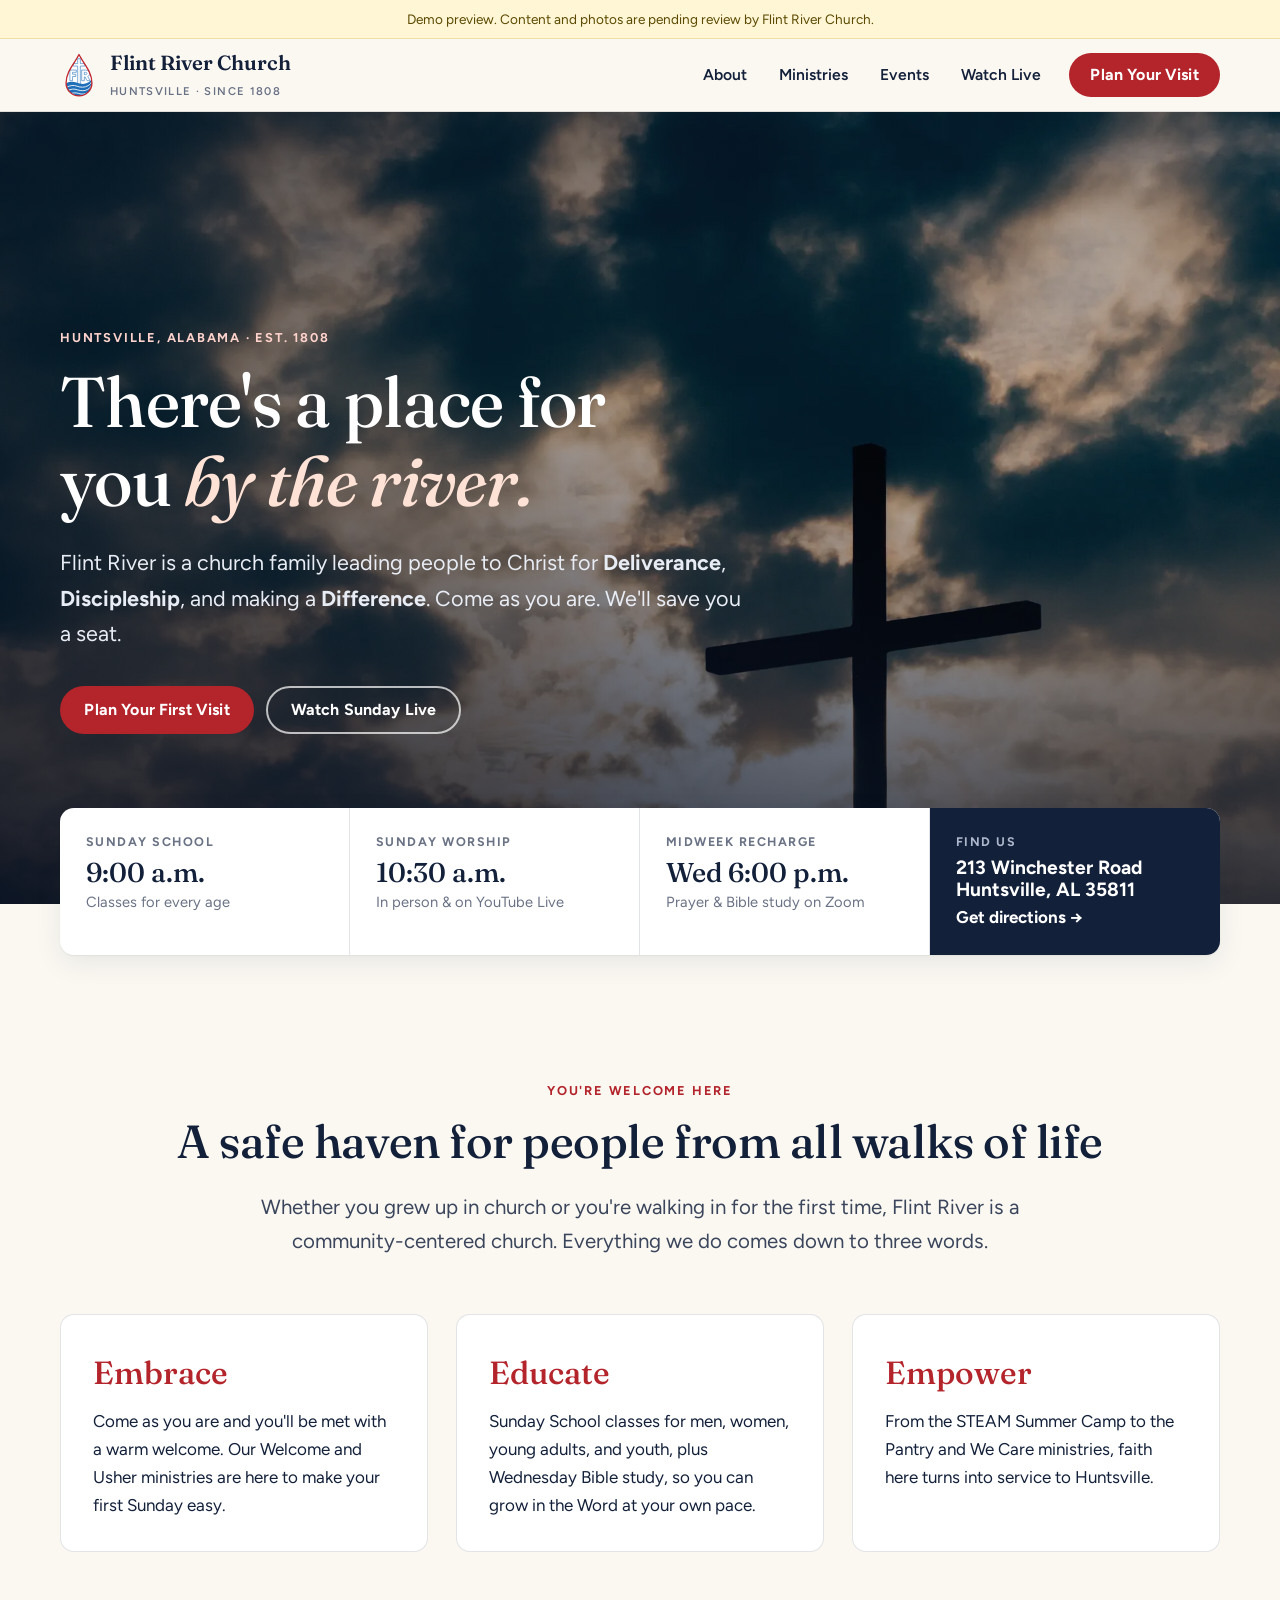
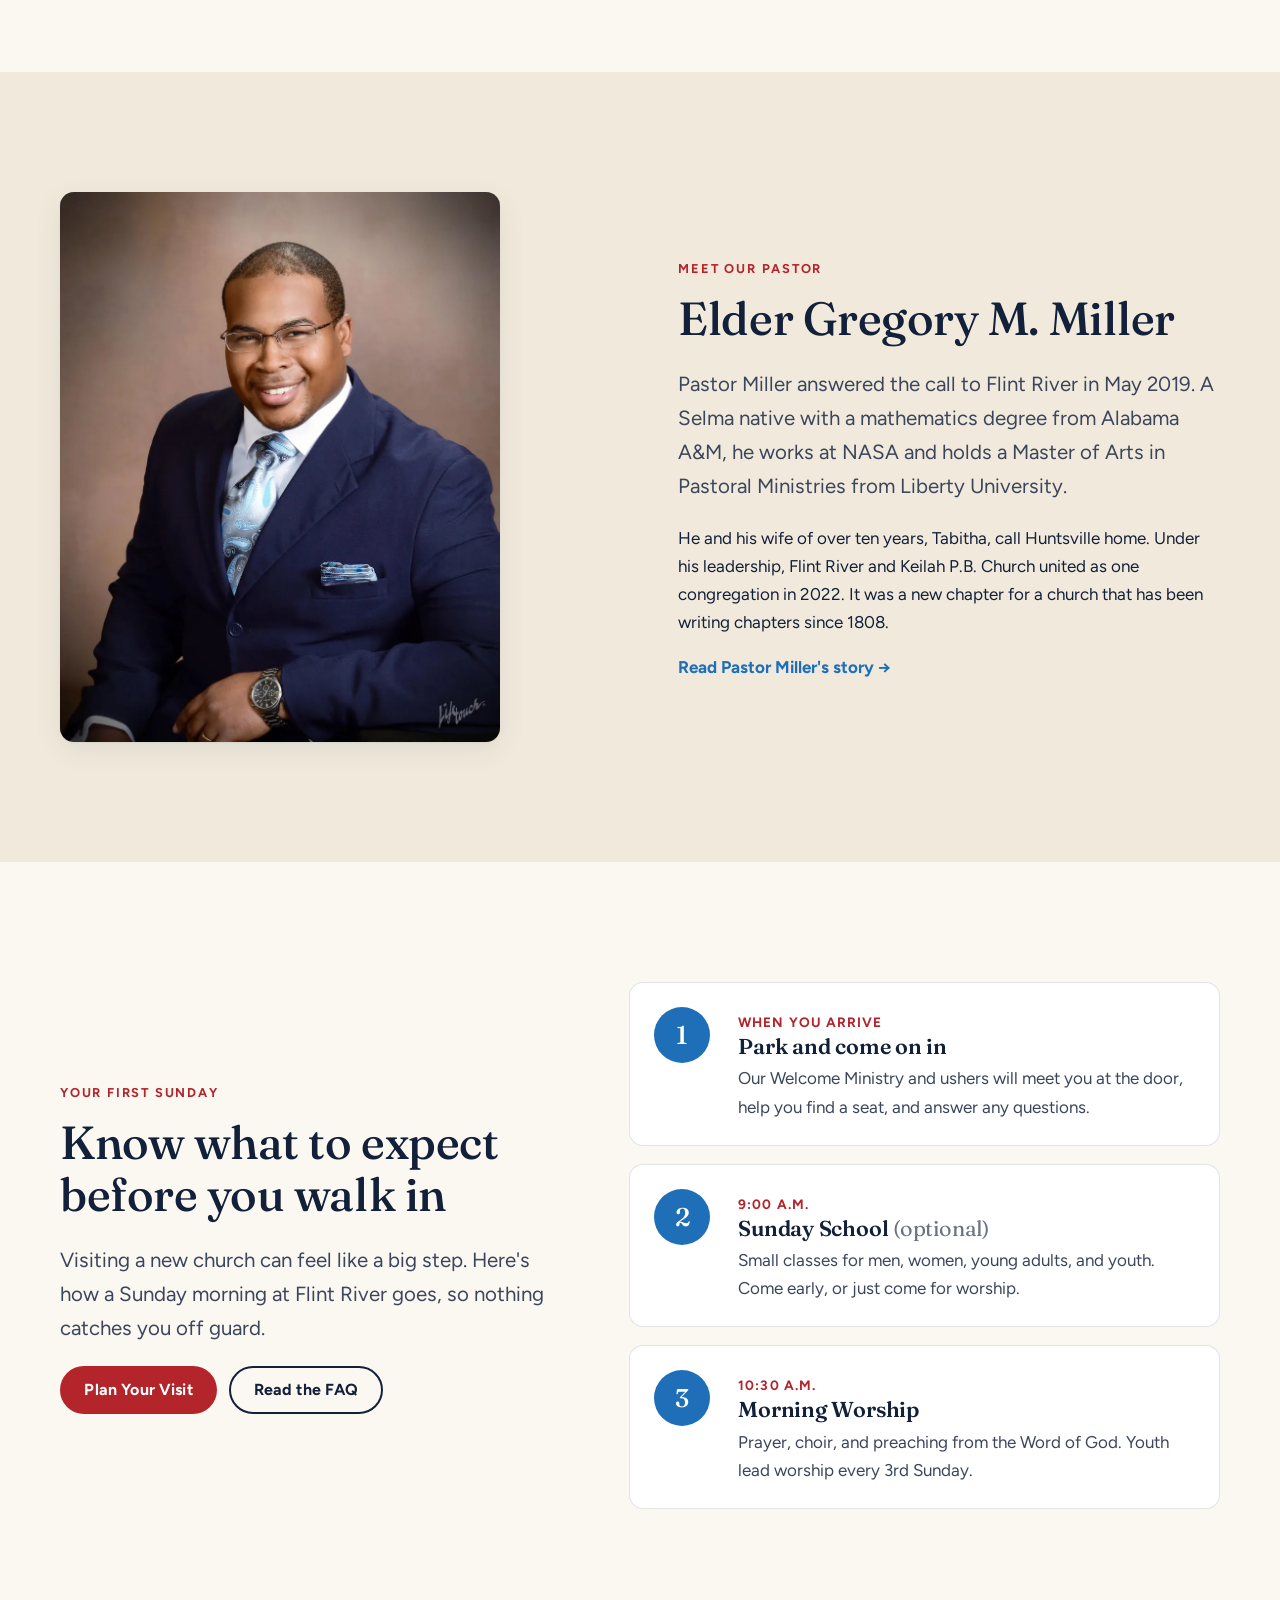
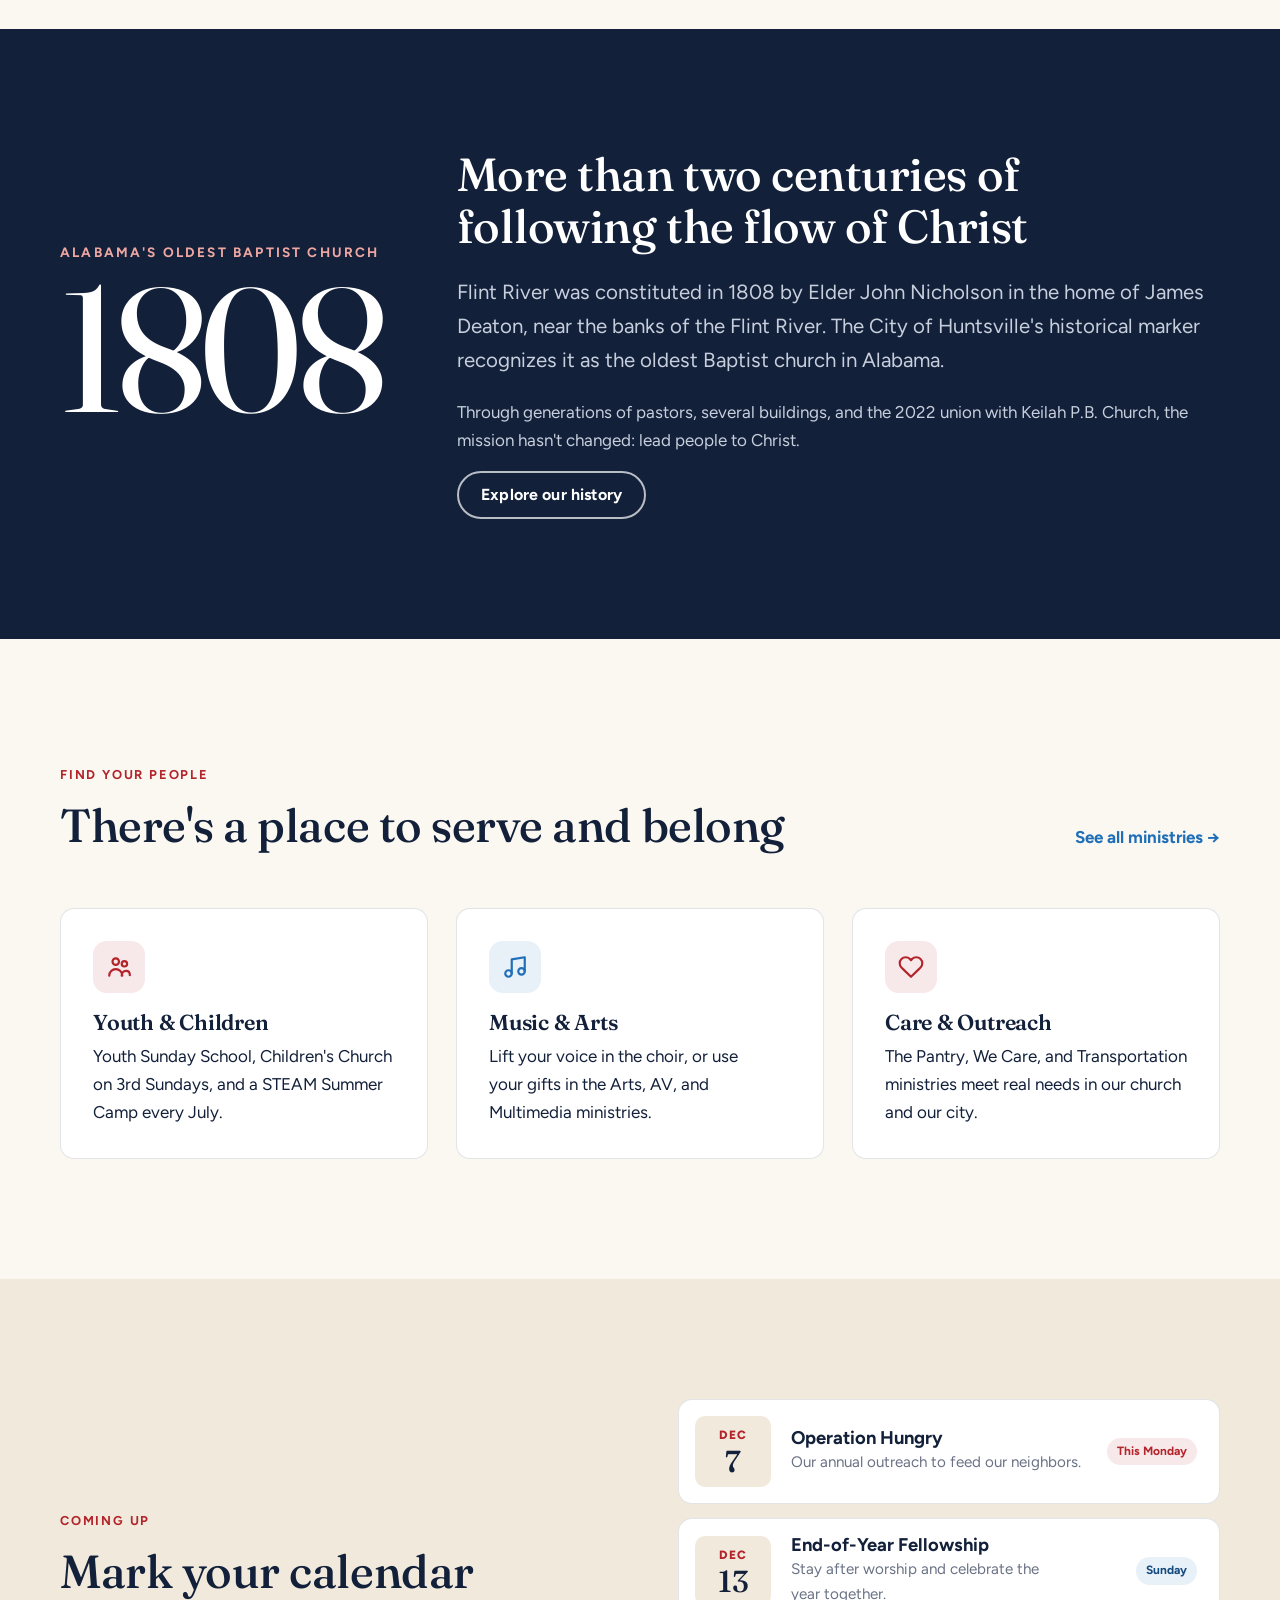
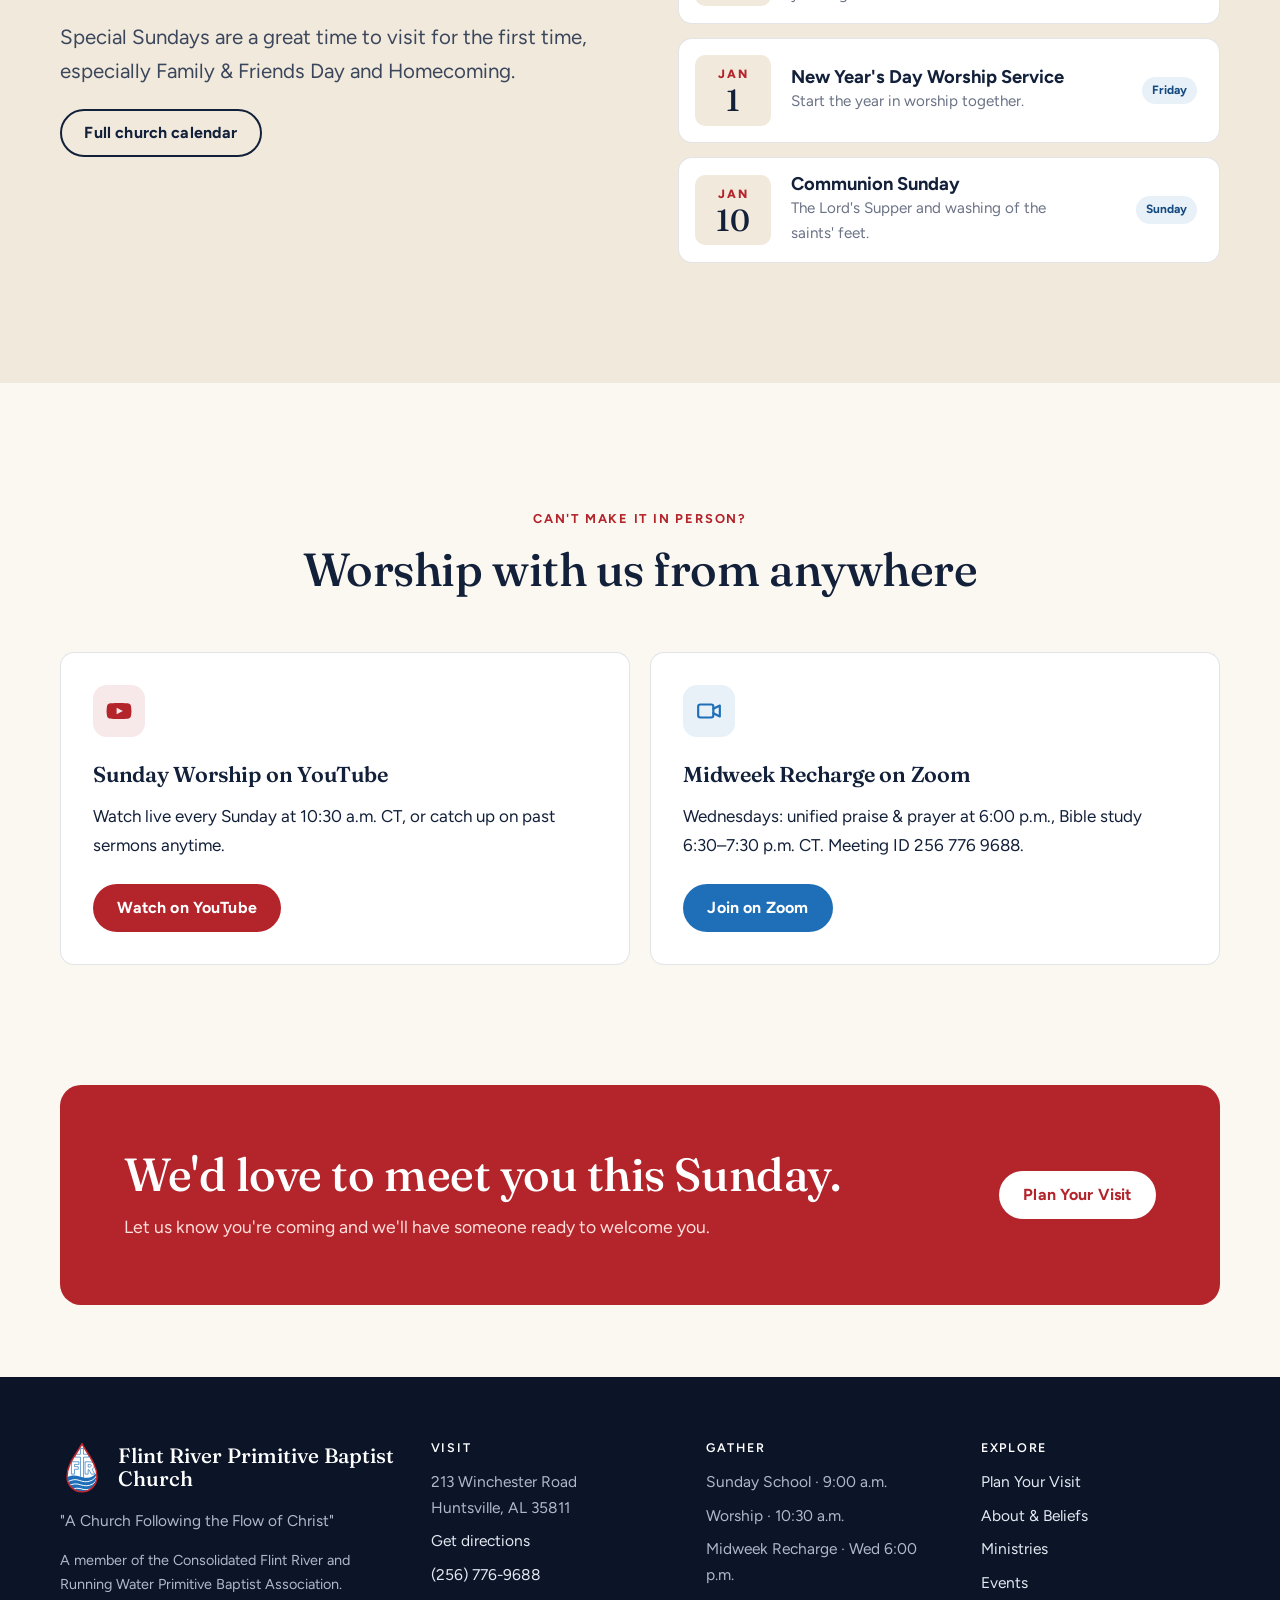
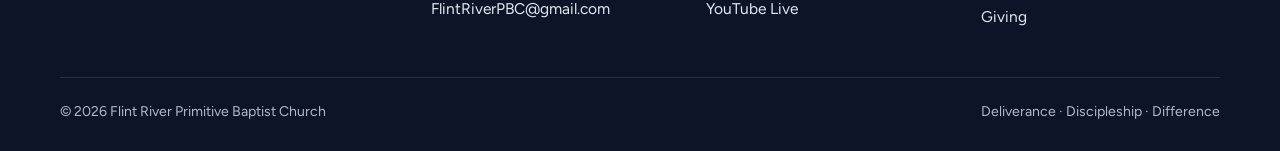
==== index.html @ d1d06f41 "Flint River Church demo site Five-page static site for flintriverchurch.org built around first-time " ====
<!doctype html>
<html lang="en">
<head>
  <meta charset="utf-8">
  <meta name="viewport" content="width=device-width, initial-scale=1">
  <title>Flint River Church | Primitive Baptist Church in Huntsville, AL</title>
  <meta name="description" content="Flint River Primitive Baptist Church in Huntsville, Alabama — worshiping since 1808. Sunday School 9:00 a.m., Worship 10:30 a.m. at 213 Winchester Road. Plan your first visit.">
  <link rel="canonical" href="https://flintriverchurch.org/">
  <meta property="og:type" content="website">
  <meta property="og:site_name" content="Flint River Church">
  <meta property="og:title" content="Flint River Church | Primitive Baptist Church in Huntsville, AL">
  <meta property="og:description" content="Flint River Primitive Baptist Church in Huntsville, Alabama — worshiping since 1808. Sunday School 9:00 a.m., Worship 10:30 a.m. at 213 Winchester Road. Plan your first visit.">
  <meta property="og:url" content="https://flintriverchurch.org/">
  <meta property="og:image" content="https://flintriverchurch.org/assets/img/og.jpg">
  <meta name="twitter:card" content="summary_large_image">
  <meta name="theme-color" content="#13203a">
  <link rel="icon" href="assets/img/logo-mark.svg" type="image/svg+xml">
  <link rel="apple-touch-icon" href="assets/img/apple-touch-icon.png">
  <link rel="preconnect" href="https://fonts.googleapis.com">
  <link rel="preconnect" href="https://fonts.gstatic.com" crossorigin>
  <link href="https://fonts.googleapis.com/css2?family=Figtree:wght@400;500;600;700;800&family=Fraunces:ital,opsz,wght@0,9..144,400;0,9..144,500;0,9..144,600;1,9..144,400&display=swap" rel="stylesheet">
  <link rel="preload" as="image" href="assets/img/hero-cross.webp" type="image/webp">
  <link rel="stylesheet" href="css/style.css">
  <script type="application/ld+json">
  {
    "@context": "https://schema.org",
    "@type": "Church",
    "name": "Flint River Primitive Baptist Church",
    "alternateName": "Flint River Church",
    "url": "https://flintriverchurch.org/",
    "logo": "https://flintriverchurch.org/assets/img/logo-mark.svg",
    "image": "https://flintriverchurch.org/assets/img/og.jpg",
    "telephone": "+1-256-776-9688",
    "email": "FlintRiverPBC@gmail.com",
    "foundingDate": "1808",
    "address": {
      "@type": "PostalAddress",
      "streetAddress": "213 Winchester Road",
      "addressLocality": "Huntsville",
      "addressRegion": "AL",
      "postalCode": "35811",
      "addressCountry": "US"
    },
    "openingHoursSpecification": [
      { "@type": "OpeningHoursSpecification", "dayOfWeek": "Sunday", "opens": "09:00", "closes": "12:30" },
      { "@type": "OpeningHoursSpecification", "dayOfWeek": "Wednesday", "opens": "18:00", "closes": "19:30" }
    ],
    "sameAs": ["https://www.youtube.com/@flintriver"]
  }
  </script>
</head>
<body>
  <script>document.documentElement.className+=" js"</script>
  <a class="skip" href="#main">Skip to content</a>
  <div class="demo-note">Demo preview. Content and photos are pending review by Flint River Church.</div>

  <header class="site-header">
    <div class="wrap header-inner">
      <a class="brand" href="index.html" aria-label="Flint River Church home">
        <img src="assets/img/logo-mark.svg" alt="" width="38" height="46">
        <span><span class="brand-name">Flint River Church</span><span class="brand-sub">Huntsville · Since 1808</span></span>
      </a>
      <button class="nav-toggle" aria-label="Menu" aria-expanded="false" aria-controls="nav"><span></span></button>
      <nav class="nav" id="nav" aria-label="Main">
        <a href="about.html">About</a>
        <a href="ministries.html">Ministries</a>
        <a href="events.html">Events</a>
        <a href="https://www.youtube.com/@flintriver/live" target="_blank" rel="noopener">Watch Live</a>
        <a class="btn btn--primary" href="visit.html">Plan Your Visit</a>
      </nav>
    </div>
  </header>

  

<main id="main">
    <section class="hero">
      <div class="hero-media">
        <picture>
          <source srcset="assets/img/hero-cross.webp" type="image/webp">
          <img src="assets/img/hero-cross.jpg" alt="" width="2000" height="1502" fetchpriority="high">
        </picture>
      </div>
      <div class="wrap">
        <span class="eyebrow">Huntsville, Alabama · Est. 1808</span>
        <h1>There's a place for you <em>by the river.</em></h1>
        <p>Flint River is a church family leading people to Christ for <strong>Deliverance</strong>, <strong>Discipleship</strong>, and making a <strong>Difference</strong>. Come as you are. We'll save you a seat.</p>
        <div class="btn-row">
          <a class="btn btn--primary" href="visit.html">Plan Your First Visit</a>
          <a class="btn btn--light" href="https://www.youtube.com/@flintriver/live" target="_blank" rel="noopener">Watch Sunday Live</a>
        </div>
      </div>
    </section>

    <section class="times" aria-label="Service times and location">
      <div class="wrap">
        <div class="times-card">
          <div class="times-item">
            <div class="times-label">Sunday School</div>
            <div class="times-value">9:00 a.m.</div>
            <div class="times-note">Classes for every age</div>
          </div>
          <div class="times-item">
            <div class="times-label">Sunday Worship</div>
            <div class="times-value">10:30 a.m.</div>
            <div class="times-note">In person &amp; on YouTube Live</div>
          </div>
          <div class="times-item">
            <div class="times-label">Midweek Recharge</div>
            <div class="times-value">Wed 6:00 p.m.</div>
            <div class="times-note">Prayer &amp; Bible study on Zoom</div>
          </div>
          <div class="times-item">
            <div class="times-label">Find Us</div>
            <div class="times-value">213 Winchester Road<br>Huntsville, AL 35811</div>
            <a class="link-arrow" href="https://maps.google.com/?q=213+Winchester+Road+Huntsville+AL+35811" target="_blank" rel="noopener">Get directions</a>
          </div>
        </div>
      </div>
    </section>

    <section class="section">
      <div class="wrap">
        <div class="section-head center reveal">
          <span class="eyebrow">You're welcome here</span>
          <h2>A safe haven for people from all walks of life</h2>
          <p class="lede">Whether you grew up in church or you're walking in for the first time, Flint River is a community-centered church. Everything we do comes down to three words.</p>
        </div>
        <div class="grid grid-3 pillars">
          <div class="card reveal">
            <div class="pillar-word">Embrace</div>
            <p>Come as you are and you'll be met with a warm welcome. Our Welcome and Usher ministries are here to make your first Sunday easy.</p>
          </div>
          <div class="card reveal">
            <div class="pillar-word">Educate</div>
            <p>Sunday School classes for men, women, young adults, and youth, plus Wednesday Bible study, so you can grow in the Word at your own pace.</p>
          </div>
          <div class="card reveal">
            <div class="pillar-word">Empower</div>
            <p>From the STEAM Summer Camp to the Pantry and We Care ministries, faith here turns into service to Huntsville.</p>
          </div>
        </div>
      </div>
    </section>

    <section class="section section--sand">
      <div class="wrap split">
        <div class="reveal">
          <div class="photo photo--portrait">
            <picture>
              <source srcset="assets/img/pastor-miller.webp" type="image/webp">
              <img src="assets/img/pastor-miller.jpg" alt="Pastor Gregory M. Miller" width="900" height="1125" loading="lazy">
            </picture>
          </div>
        </div>
        <div class="reveal">
          <span class="eyebrow">Meet our pastor</span>
          <h2>Elder Gregory M. Miller</h2>
          <p class="lede">Pastor Miller answered the call to Flint River in May 2019. A Selma native with a mathematics degree from Alabama A&amp;M, he works at NASA and holds a Master of Arts in Pastoral Ministries from Liberty University.</p>
          <p>He and his wife of over ten years, Tabitha, call Huntsville home. Under his leadership, Flint River and Keilah P.B. Church united as one congregation in 2022. It was a new chapter for a church that has been writing chapters since 1808.</p>
          <a class="link-arrow" href="about.html#pastor">Read Pastor Miller's story</a>
        </div>
      </div>
    </section>

    <section class="section">
      <div class="wrap split split--wide-text">
        <div class="reveal">
          <span class="eyebrow">Your first Sunday</span>
          <h2>Know what to expect before you walk in</h2>
          <p class="lede">Visiting a new church can feel like a big step. Here's how a Sunday morning at Flint River goes, so nothing catches you off guard.</p>
          <div class="btn-row">
            <a class="btn btn--primary" href="visit.html">Plan Your Visit</a>
            <a class="btn btn--ghost" href="visit.html#faq">Read the FAQ</a>
          </div>
        </div>
        <div class="steps reveal">
          <div class="step">
            <div><span class="step-time">When you arrive</span><h3>Park and come on in</h3><p>Our Welcome Ministry and ushers will meet you at the door, help you find a seat, and answer any questions.</p></div>
          </div>
          <div class="step">
            <div><span class="step-time">9:00 a.m.</span><h3>Sunday School <span style="font-weight:400;color:var(--muted)">(optional)</span></h3><p>Small classes for men, women, young adults, and youth. Come early, or just come for worship.</p></div>
          </div>
          <div class="step">
            <div><span class="step-time">10:30 a.m.</span><h3>Morning Worship</h3><p>Prayer, choir, and preaching from the Word of God. Youth lead worship every 3rd Sunday.</p></div>
          </div>
        </div>
      </div>
    </section>

    <section class="section section--ink">
      <div class="wrap since">
        <div class="since-year reveal"><small>Alabama's oldest Baptist church</small>1808</div>
        <div class="reveal">
          <h2>More than two centuries of following the flow of Christ</h2>
          <p class="lede">Flint River was constituted in 1808 by Elder John Nicholson in the home of James Deaton, near the banks of the Flint River. The City of Huntsville's historical marker recognizes it as the oldest Baptist church in Alabama.</p>
          <p style="color:#c7cfdd">Through generations of pastors, several buildings, and the 2022 union with Keilah P.B. Church, the mission hasn't changed: lead people to Christ.</p>
          <a class="btn btn--light" href="about.html#history">Explore our history</a>
        </div>
      </div>
    </section>

    <section class="section">
      <div class="wrap">
        <div class="section-head reveal" style="display:flex;flex-wrap:wrap;justify-content:space-between;align-items:end;gap:20px">
          <div>
            <span class="eyebrow">Find your people</span>
            <h2 style="margin:0">There's a place to serve and belong</h2>
          </div>
          <a class="link-arrow" href="ministries.html">See all ministries</a>
        </div>
        <div class="grid grid-3">
          <a class="card reveal" href="ministries.html#youth" style="text-decoration:none;color:inherit">
            <div class="icon icon--crimson"><svg viewBox="0 0 24 24" fill="none" stroke="currentColor" stroke-width="2" stroke-linecap="round" stroke-linejoin="round"><circle cx="9" cy="7" r="3"/><circle cx="17" cy="9" r="2.5"/><path d="M3 20c0-3.3 2.7-6 6-6s6 2.7 6 6M14.5 20c0-2.5 1.5-4.5 4-4.5s3.5 1.5 3.5 4"/></svg></div>
            <h3>Youth &amp; Children</h3>
            <p>Youth Sunday School, Children's Church on 3rd Sundays, and a STEAM Summer Camp every July.</p>
          </a>
          <a class="card reveal" href="ministries.html#worship" style="text-decoration:none;color:inherit">
            <div class="icon"><svg viewBox="0 0 24 24" fill="none" stroke="currentColor" stroke-width="2" stroke-linecap="round" stroke-linejoin="round"><path d="M9 18V5l12-2v13"/><circle cx="6" cy="18" r="3"/><circle cx="18" cy="16" r="3"/></svg></div>
            <h3>Music &amp; Arts</h3>
            <p>Lift your voice in the choir, or use your gifts in the Arts, AV, and Multimedia ministries.</p>
          </a>
          <a class="card reveal" href="ministries.html#care" style="text-decoration:none;color:inherit">
            <div class="icon icon--crimson"><svg viewBox="0 0 24 24" fill="none" stroke="currentColor" stroke-width="2" stroke-linecap="round" stroke-linejoin="round"><path d="M20.8 4.6a5.5 5.5 0 0 0-7.8 0L12 5.7l-1-1.1a5.5 5.5 0 0 0-7.8 7.8l1 1.1L12 21l7.8-7.5 1-1.1a5.5 5.5 0 0 0 0-7.8z"/></svg></div>
            <h3>Care &amp; Outreach</h3>
            <p>The Pantry, We Care, and Transportation ministries meet real needs in our church and our city.</p>
          </a>
        </div>
      </div>
    </section>

    <section class="section section--sand">
      <div class="wrap split">
        <div class="reveal">
          <span class="eyebrow">Coming up</span>
          <h2>Mark your calendar</h2>
          <p class="lede">Special Sundays are a great time to visit for the first time, especially Family &amp; Friends Day and Homecoming.</p>
          <a class="btn btn--ghost" href="events.html">Full church calendar</a>
        </div>
        <div class="events reveal" data-events="4">
          <noscript><p>See our <a href="events.html">events page</a> for the church calendar.</p></noscript>
        </div>
      </div>
    </section>

    <section class="section">
      <div class="wrap">
        <div class="section-head center reveal">
          <span class="eyebrow">Can't make it in person?</span>
          <h2>Worship with us from anywhere</h2>
        </div>
        <div class="online reveal">
          <div class="card">
            <div class="icon icon--crimson"><svg viewBox="0 0 24 24" fill="currentColor"><path d="M23 7.2a3 3 0 0 0-2.1-2.1C19 4.6 12 4.6 12 4.6s-7 0-8.9.5A3 3 0 0 0 1 7.2 31 31 0 0 0 .5 12a31 31 0 0 0 .5 4.8 3 3 0 0 0 2.1 2.1c1.9.5 8.9.5 8.9.5s7 0 8.9-.5a3 3 0 0 0 2.1-2.1 31 31 0 0 0 .5-4.8 31 31 0 0 0-.5-4.8zM9.8 15.1V8.9l5.8 3.1-5.8 3.1z"/></svg></div>
            <h3>Sunday Worship on YouTube</h3>
            <p>Watch live every Sunday at 10:30 a.m. CT, or catch up on past sermons anytime.</p>
            <a class="btn btn--primary" href="https://www.youtube.com/@flintriver/live" target="_blank" rel="noopener">Watch on YouTube</a>
          </div>
          <div class="card">
            <div class="icon"><svg viewBox="0 0 24 24" fill="none" stroke="currentColor" stroke-width="2" stroke-linecap="round" stroke-linejoin="round"><rect x="2" y="6" width="14" height="12" rx="2"/><path d="m16 10 6-3v10l-6-3"/></svg></div>
            <h3>Midweek Recharge on Zoom</h3>
            <p>Wednesdays: unified praise &amp; prayer at 6:00 p.m., Bible study 6:30–7:30 p.m. CT. Meeting ID 256 776 9688.</p>
            <a class="btn btn--river" href="https://us02web.zoom.us/j/2567769688" target="_blank" rel="noopener">Join on Zoom</a>
          </div>
        </div>
      </div>
    </section>

    <section class="section--tight" style="padding-top:0">
      <div class="wrap">
        <div class="cta-band reveal">
          <div>
            <h2>We'd love to meet you this Sunday.</h2>
            <p>Let us know you're coming and we'll have someone ready to welcome you.</p>
          </div>
          <a class="btn" href="visit.html#plan">Plan Your Visit</a>
        </div>
      </div>
    </section>
  </main>

  <footer class="site-footer">
    <div class="wrap">
      <div class="footer-grid">
        <div>
          <div class="footer-brand"><img src="assets/img/logo-mark.svg" alt="" width="44" height="53"><strong>Flint River Primitive Baptist Church</strong></div>
          <p>"A Church Following the Flow of Christ"</p>
          <p style="font-size:.9rem">A member of the Consolidated Flint River and Running Water Primitive Baptist Association.</p>
        </div>
        <div>
          <h4>Visit</h4>
          <ul>
            <li>213 Winchester Road<br>Huntsville, AL 35811</li>
            <li><a href="https://maps.google.com/?q=213+Winchester+Road+Huntsville+AL+35811" target="_blank" rel="noopener">Get directions</a></li>
            <li><a href="tel:+12567769688">(256) 776-9688</a></li>
            <li><a href="mailto:FlintRiverPBC@gmail.com">FlintRiverPBC@gmail.com</a></li>
          </ul>
        </div>
        <div>
          <h4>Gather</h4>
          <ul>
            <li>Sunday School · 9:00 a.m.</li>
            <li>Worship · 10:30 a.m.</li>
            <li>Midweek Recharge · Wed 6:00 p.m.</li>
            <li><a href="https://www.youtube.com/@flintriver/live" target="_blank" rel="noopener">YouTube Live</a></li>
          </ul>
        </div>
        <div>
          <h4>Explore</h4>
          <ul>
            <li><a href="visit.html">Plan Your Visit</a></li>
            <li><a href="about.html">About &amp; Beliefs</a></li>
            <li><a href="ministries.html">Ministries</a></li>
            <li><a href="events.html">Events</a></li>
            <li><a href="visit.html#give">Giving</a></li>
          </ul>
        </div>
      </div>
      <div class="footer-bottom">
        <span>© <span data-year>2026</span> Flint River Primitive Baptist Church</span>
        <span>Deliverance · Discipleship · Difference</span>
      </div>
    </div>
  </footer>

  <div class="mobile-cta">
    <a class="btn btn--ghost" href="https://maps.google.com/?q=213+Winchester+Road+Huntsville+AL+35811" target="_blank" rel="noopener">Directions</a>
    <a class="btn btn--primary" href="visit.html">Plan a Visit</a>
  </div>

  <script src="js/main.js" defer></script>
</body>
</html>
---- css/style.css ----
/* Flint River Church — demo site
   Palette pulled from the logo: blood-drop crimson, living-water blue, white. */

:root {
  --ink: #13203a;
  --ink-soft: #3b465c;
  --muted: #6a7285;
  --cream: #fbf8f2;
  --sand: #f1eadc;
  --sand-deep: #e4d9c3;
  --white: #fff;
  --river: #1f6fb8;
  --river-deep: #134a80;
  --crimson: #b3242b;
  --crimson-deep: #8f1a20;
  --line: rgba(19, 32, 58, 0.12);

  --serif: "Fraunces", Georgia, "Times New Roman", serif;
  --sans: "Figtree", system-ui, -apple-system, "Segoe UI", Roboto, sans-serif;

  --radius: 14px;
  --radius-sm: 8px;
  --shadow: 0 1px 2px rgba(19, 32, 58, .06), 0 8px 28px rgba(19, 32, 58, .08);
  --max: 1160px;
  --gutter: clamp(16px, 4vw, 40px);
  --header-h: 72px;
}

*, *::before, *::after { box-sizing: border-box; }
html { scroll-behavior: smooth; scroll-padding-top: calc(var(--header-h) + 12px); }
body {
  margin: 0;
  background: var(--cream);
  color: var(--ink);
  font-family: var(--sans);
  font-size: 1.0625rem;
  line-height: 1.65;
  -webkit-font-smoothing: antialiased;
  text-rendering: optimizeLegibility;
}
img { max-width: 100%; height: auto; display: block; }
a { color: var(--river); text-underline-offset: 3px; }
a:hover { color: var(--river-deep); }
h1, h2, h3, h4 { font-family: var(--serif); font-weight: 600; line-height: 1.12; margin: 0 0 .5em; letter-spacing: -0.01em; text-wrap: balance; }
h1 { font-size: clamp(2.4rem, 6vw, 4.4rem); font-weight: 500; }
h2 { font-size: clamp(1.9rem, 4vw, 2.9rem); font-weight: 500; }
h3 { font-size: 1.35rem; }
p { margin: 0 0 1em; text-wrap: pretty; }
:focus-visible { outline: 3px solid var(--river); outline-offset: 3px; border-radius: 4px; }

.wrap { width: min(100% - 2 * var(--gutter), var(--max)); margin-inline: auto; }
.narrow { max-width: 720px; }
.center { text-align: center; margin-inline: auto; }
.section { padding: clamp(64px, 10vw, 120px) 0; }
.section--tight { padding: clamp(44px, 6vw, 72px) 0; }
.section--sand { background: var(--sand); }
.section--ink { background: var(--ink); color: #e9edf5; }
.section--ink h2, .section--ink h3 { color: var(--white); }
.eyebrow {
  display: inline-block;
  font-family: var(--sans);
  font-size: .8rem;
  font-weight: 700;
  letter-spacing: .14em;
  text-transform: uppercase;
  color: var(--crimson);
  margin-bottom: .9rem;
}
.section--ink .eyebrow { color: #f0a7a2; }
.lede { font-size: clamp(1.1rem, 1.6vw, 1.3rem); color: var(--ink-soft); max-width: 62ch; }
.section--ink .lede { color: #c7cfdd; }
.section-head { margin-bottom: clamp(32px, 5vw, 56px); }
.section-head.center .lede { margin-inline: auto; }

.skip { position: absolute; left: -999px; top: 8px; background: var(--ink); color: #fff; padding: 8px 14px; border-radius: 6px; z-index: 100; }
.skip:focus { left: 8px; }

/* Buttons */
.btn {
  display: inline-flex; align-items: center; justify-content: center; gap: .5em;
  min-height: 48px; padding: .75em 1.4em;
  border-radius: 999px; border: 2px solid transparent;
  font: 700 1rem/1 var(--sans); letter-spacing: .01em;
  text-decoration: none; cursor: pointer;
  transition: background .18s, color .18s, border-color .18s, transform .18s;
}
.btn:active { transform: translateY(1px); }
.btn--primary { background: var(--crimson); color: #fff; }
.btn--primary:hover { background: var(--crimson-deep); color: #fff; }
.btn--river { background: var(--river); color: #fff; }
.btn--river:hover { background: var(--river-deep); color: #fff; }
.btn--ghost { border-color: currentColor; color: var(--ink); background: transparent; }
.btn--ghost:hover { background: var(--ink); color: #fff; border-color: var(--ink); }
.btn--light { border-color: rgba(255,255,255,.7); color: #fff; }
.btn--light:hover { background: #fff; color: var(--ink); border-color: #fff; }
.btn-row { display: flex; flex-wrap: wrap; gap: 12px; }
.link-arrow { font-weight: 700; text-decoration: none; }
.link-arrow::after { content: " →"; transition: margin .18s; }
.link-arrow:hover::after { margin-left: 4px; }

/* Header */
.site-header {
  position: sticky; top: 0; z-index: 50;
  background: rgba(251, 248, 242, .92);
  backdrop-filter: saturate(1.4) blur(10px);
  border-bottom: 1px solid var(--line);
}
.header-inner { display: flex; align-items: center; justify-content: space-between; gap: 20px; height: var(--header-h); }
.brand { display: flex; align-items: center; gap: 12px; text-decoration: none; color: var(--ink); }
.brand img { width: 38px; height: 46px; }
.brand-name { font-family: var(--serif); font-size: 1.28rem; font-weight: 600; line-height: 1; }
.brand-sub { display: block; font-family: var(--sans); font-size: .7rem; font-weight: 600; letter-spacing: .12em; text-transform: uppercase; color: var(--muted); margin-top: 4px; }
.nav { display: flex; align-items: center; gap: 4px; }
.nav a:not(.btn) {
  color: var(--ink); text-decoration: none; font-weight: 600; font-size: .98rem;
  padding: 10px 14px; border-radius: 999px;
}
.nav a:not(.btn):hover { background: var(--sand); }
.nav a[aria-current="page"] { color: var(--crimson); }
.nav .btn { margin-left: 10px; min-height: 44px; padding: .6em 1.2em; }
.nav-toggle {
  display: none; width: 48px; height: 48px; border: 0; background: transparent; cursor: pointer;
  border-radius: 10px; color: var(--ink);
}
.nav-toggle span, .nav-toggle span::before, .nav-toggle span::after {
  display: block; width: 24px; height: 2px; background: currentColor; margin: auto; position: relative; transition: transform .2s, background .2s;
}
.nav-toggle span::before, .nav-toggle span::after { content: ""; position: absolute; left: 0; }
.nav-toggle span::before { top: -7px; }
.nav-toggle span::after { top: 7px; }
.nav-open .nav-toggle span { background: transparent; }
.nav-open .nav-toggle span::before { transform: translateY(7px) rotate(45deg); }
.nav-open .nav-toggle span::after { transform: translateY(-7px) rotate(-45deg); }

@media (max-width: 900px) {
  .nav-toggle { display: block; }
  .nav {
    position: fixed; inset: var(--header-h) 0 auto 0;
    flex-direction: column; align-items: stretch; gap: 0;
    background: var(--cream); border-bottom: 1px solid var(--line);
    padding: 8px var(--gutter) 24px;
    box-shadow: 0 20px 30px rgba(19,32,58,.12);
    transform: translateY(-8px); opacity: 0; visibility: hidden;
    transition: opacity .2s, transform .2s, visibility .2s;
  }
  .nav-open .nav { opacity: 1; transform: none; visibility: visible; }
  .nav a:not(.btn) { padding: 14px 4px; border-radius: 0; border-bottom: 1px solid var(--line); font-size: 1.1rem; }
  .nav a:not(.btn):hover { background: none; }
  .nav .btn { margin: 18px 0 0; }
}

/* Hero */
.hero {
  position: relative; isolation: isolate;
  min-height: min(88vh, 820px);
  display: flex; align-items: flex-end;
  color: #fff;
  padding: 120px 0 clamp(120px, 14vw, 170px);
}
.hero-media { position: absolute; inset: 0; z-index: -2; }
/* Photo is mirrored so the cross sits on the open right side, clear of the headline */
.hero-media img { width: 100%; height: 100%; object-fit: cover; object-position: 30% 50%; transform: scaleX(-1); }
.hero::before {
  content: ""; position: absolute; inset: 0; z-index: -1;
  background:
    linear-gradient(180deg, rgba(10,18,34,.35) 0%, rgba(10,18,34,.15) 35%, rgba(10,18,34,.82) 100%),
    linear-gradient(90deg, rgba(10,18,34,.55), transparent 70%);
}
.hero .eyebrow { color: #ffd2cc; }
.hero h1 { max-width: 15ch; margin-bottom: .35em; }
.hero h1 em { font-style: italic; color: #ffe2d6; }
.hero p { font-size: clamp(1.1rem, 1.8vw, 1.35rem); max-width: 52ch; color: #e8ecf4; margin-bottom: 1.6em; }

/* Service times strip */
.times {
  position: relative; z-index: 2;
  margin-top: clamp(-96px, -9vw, -64px);
}
.times-card {
  background: var(--white); border-radius: var(--radius); box-shadow: var(--shadow);
  display: grid; grid-template-columns: repeat(4, 1fr);
  overflow: hidden;
}
.times-item { padding: 24px 26px; border-right: 1px solid var(--line); }
.times-item:last-child { border-right: 0; background: var(--ink); color: #fff; }
.times-label { font-size: .78rem; font-weight: 700; letter-spacing: .12em; text-transform: uppercase; color: var(--muted); }
.times-item:last-child .times-label { color: #aeb8cc; }
.times-value { font-family: var(--serif); font-size: 1.7rem; font-weight: 500; line-height: 1.15; margin: 4px 0 2px; }
.times-note { font-size: .92rem; color: var(--muted); }
.times-item:last-child a { color: #fff; }
.times-item:last-child .times-value { font-size: 1.2rem; font-family: var(--sans); font-weight: 700; }
@media (max-width: 900px) {
  .times-card { grid-template-columns: 1fr 1fr; }
  .times-item:nth-child(2) { border-right: 0; }
  .times-item:nth-child(-n+2) { border-bottom: 1px solid var(--line); }
}
@media (max-width: 520px) {
  .times-card { grid-template-columns: 1fr; }
  .times-item { border-right: 0; border-bottom: 1px solid var(--line); padding: 18px 20px; }
}

/* Grids & cards */
.grid { display: grid; gap: clamp(18px, 2.4vw, 28px); }
.grid-2 { grid-template-columns: repeat(2, 1fr); }
.grid-3 { grid-template-columns: repeat(3, 1fr); }
.grid-4 { grid-template-columns: repeat(4, 1fr); }
@media (max-width: 960px) { .grid-4 { grid-template-columns: repeat(2, 1fr); } .grid-3 { grid-template-columns: repeat(2, 1fr); } }
@media (max-width: 640px) { .grid-2, .grid-3, .grid-4 { grid-template-columns: 1fr; } }

.card {
  background: var(--white); border: 1px solid var(--line); border-radius: var(--radius);
  padding: clamp(22px, 2.6vw, 32px);
}
.card h3 { margin-bottom: .35em; }
.card p:last-child { margin-bottom: 0; }
.card--sand { background: var(--sand); border-color: transparent; }
.icon {
  width: 52px; height: 52px; border-radius: 14px; display: grid; place-items: center;
  background: rgba(31,111,184,.1); color: var(--river); margin-bottom: 18px;
}
.icon svg { width: 26px; height: 26px; }
.icon--crimson { background: rgba(179,36,43,.1); color: var(--crimson); }

.pillars .card { position: relative; overflow: hidden; }
.pillar-word { font-family: var(--serif); font-size: 2rem; font-weight: 500; color: var(--crimson); margin-bottom: .2em; }

/* Split layout */
.split { display: grid; grid-template-columns: 1fr 1fr; gap: clamp(32px, 6vw, 88px); align-items: center; }
.split--wide-text { grid-template-columns: 5fr 6fr; }
@media (max-width: 860px) { .split, .split--wide-text { grid-template-columns: 1fr; } }
.photo { border-radius: var(--radius); overflow: hidden; box-shadow: var(--shadow); background: var(--sand-deep); }
.photo img { width: 100%; height: 100%; object-fit: cover; }
.photo--portrait { aspect-ratio: 4 / 5; max-width: 440px; }
.photo-caption { font-size: .9rem; color: var(--muted); margin-top: 10px; }

.quote {
  font-family: var(--serif); font-size: clamp(1.4rem, 2.6vw, 1.9rem); line-height: 1.3; font-weight: 400;
  border-left: 4px solid var(--crimson); padding-left: 22px; margin: 0 0 1em;
}
.quote cite { display: block; font: 600 .95rem var(--sans); color: var(--muted); font-style: normal; margin-top: 12px; }

/* Steps */
.steps { counter-reset: step; display: grid; gap: 18px; }
.step {
  counter-increment: step;
  display: grid; grid-template-columns: 64px 1fr; gap: 20px; align-items: start;
  background: var(--white); border: 1px solid var(--line); border-radius: var(--radius); padding: 24px;
}
.step::before {
  content: counter(step);
  width: 56px; height: 56px; border-radius: 50%;
  display: grid; place-items: center;
  font: 500 1.6rem var(--serif); color: #fff; background: var(--river);
}
.step h3 { margin-bottom: .25em; }
.step-time { font-size: .85rem; font-weight: 700; letter-spacing: .08em; text-transform: uppercase; color: var(--crimson); }
.step p { margin: 0; color: var(--ink-soft); }
@media (max-width: 520px) {
  .step { grid-template-columns: 40px 1fr; gap: 14px; padding: 20px 18px; }
  .step::before { width: 40px; height: 40px; font-size: 1.2rem; }
}

/* History band */
.since {
  display: grid; grid-template-columns: auto 1fr; gap: clamp(28px, 6vw, 80px); align-items: center;
}
.since-year { font-family: var(--serif); font-size: clamp(5rem, 16vw, 11rem); line-height: .85; font-weight: 400; color: #fff; letter-spacing: -0.04em; }
.since-year small { display: block; font: 700 .85rem var(--sans); letter-spacing: .16em; text-transform: uppercase; color: #f0a7a2; margin-bottom: 14px; }
@media (max-width: 760px) { .since { grid-template-columns: 1fr; } }

/* Timeline */
.timeline { list-style: none; margin: 0; padding: 0; position: relative; }
.timeline::before { content: ""; position: absolute; left: 101px; top: 6px; bottom: 6px; width: 2px; background: var(--sand-deep); }
.timeline li { display: grid; grid-template-columns: 80px 1fr; gap: 44px; padding: 0 0 28px; position: relative; }
.timeline li::after {
  content: ""; position: absolute; left: 95px; top: 8px; width: 14px; height: 14px; border-radius: 50%;
  background: var(--cream); border: 3px solid var(--crimson);
}
.timeline .yr { font-family: var(--serif); font-size: 1.35rem; font-weight: 600; color: var(--ink); text-align: right; line-height: 1.3; }
.timeline h3 { font-size: 1.15rem; margin-bottom: .2em; }
.timeline p { margin: 0; color: var(--ink-soft); }
@media (max-width: 520px) {
  .timeline::before { left: 6px; }
  .timeline li { grid-template-columns: 1fr; gap: 2px; padding-left: 32px; }
  .timeline li::after { left: 0; }
  .timeline .yr { text-align: left; }
}

/* Events */
.events { display: grid; gap: 14px; }
.event {
  display: grid; grid-template-columns: 76px 1fr auto; gap: 20px; align-items: center;
  background: var(--white); border: 1px solid var(--line); border-radius: var(--radius); padding: 16px 22px 16px 16px;
}
.event-date { background: var(--sand); border-radius: 10px; text-align: center; padding: 10px 4px; }
.event-mo { font-size: .75rem; font-weight: 800; letter-spacing: .14em; text-transform: uppercase; color: var(--crimson); }
.event-day { font-family: var(--serif); font-size: 1.9rem; line-height: 1; font-weight: 500; }
.event h3 { font-size: 1.15rem; margin: 0 0 2px; font-family: var(--sans); font-weight: 700; letter-spacing: 0; }
.event p { margin: 0; font-size: .95rem; color: var(--muted); }
.tag { display: inline-block; font-size: .75rem; font-weight: 700; padding: 4px 10px; border-radius: 999px; background: rgba(31,111,184,.1); color: var(--river-deep); white-space: nowrap; }
.tag--soon { background: rgba(179,36,43,.1); color: var(--crimson); }
.section--ink .event { background: rgba(255,255,255,.05); border-color: rgba(255,255,255,.1); }
.section--ink .event-date { background: rgba(255,255,255,.08); }
.section--ink .event p { color: #aeb8cc; }
@media (max-width: 560px) { .event { grid-template-columns: 64px 1fr; } .event .tag { grid-column: 2; justify-self: start; } }

.year-grid { display: grid; grid-template-columns: repeat(3, 1fr); gap: 16px; }
@media (max-width: 900px) { .year-grid { grid-template-columns: repeat(2, 1fr); } }
@media (max-width: 560px) { .year-grid { grid-template-columns: 1fr; } }
.month { background: var(--white); border: 1px solid var(--line); border-radius: var(--radius); padding: 20px 22px; }
.month h3 { font-size: 1.2rem; color: var(--crimson); }
.month ul { margin: 0; padding-left: 1.1em; }
.month li { margin-bottom: .35em; }
.month li::marker { color: var(--river); }

/* Ministries */
.ministry h3 { font-size: 1.2rem; }
.ministry .who { font-size: .9rem; color: var(--muted); margin-top: .8em; padding-top: .8em; border-top: 1px dashed var(--line); }
.group-title { display: flex; align-items: baseline; gap: 16px; margin: clamp(44px, 6vw, 72px) 0 22px; }
.group-title:first-child { margin-top: 0; }
.group-title h2 { font-size: clamp(1.6rem, 3vw, 2.2rem); margin: 0; }
.group-title::after { content: ""; flex: 1; height: 1px; background: var(--line); }

.ward-table { width: 100%; border-collapse: collapse; background: var(--white); border-radius: var(--radius); overflow: hidden; border: 1px solid var(--line); }
.ward-table th, .ward-table td { text-align: left; padding: 14px 18px; border-bottom: 1px solid var(--line); }
.ward-table th { background: var(--sand); font-size: .8rem; letter-spacing: .1em; text-transform: uppercase; }
.ward-table tr:last-child td { border-bottom: 0; }

/* FAQ */
.faq { display: grid; gap: 12px; }
.faq details { background: var(--white); border: 1px solid var(--line); border-radius: var(--radius); }
.faq summary {
  cursor: pointer; list-style: none; padding: 20px 56px 20px 24px; position: relative;
  font-weight: 700; font-size: 1.08rem;
}
.faq summary::-webkit-details-marker { display: none; }
.faq summary::after {
  content: "+"; position: absolute; right: 22px; top: 50%; transform: translateY(-50%);
  font: 400 1.8rem/1 var(--serif); color: var(--crimson); transition: transform .2s;
}
.faq details[open] summary::after { transform: translateY(-50%) rotate(45deg); }
.faq .answer { padding: 0 24px 22px; color: var(--ink-soft); }
.faq .answer p:last-child { margin: 0; }

/* Beliefs */
.articles { counter-reset: art; display: grid; gap: 10px; }
.articles details { background: var(--white); border: 1px solid var(--line); border-radius: var(--radius-sm); }
.articles summary { cursor: pointer; padding: 16px 20px; font-weight: 600; list-style: none; display: flex; gap: 14px; align-items: baseline; }
.articles summary::-webkit-details-marker { display: none; }
.articles summary .n { font-family: var(--serif); color: var(--crimson); min-width: 2ch; }
.articles .answer { padding: 0 20px 18px 52px; color: var(--ink-soft); }
.refs { font-size: .88rem; color: var(--muted); }

/* Forms */
.form { display: grid; gap: 18px; }
.form-row { display: grid; grid-template-columns: 1fr 1fr; gap: 18px; }
@media (max-width: 560px) { .form-row { grid-template-columns: 1fr; } }
.field label { display: block; font-weight: 700; font-size: .95rem; margin-bottom: 6px; }
.field .opt { font-weight: 500; color: var(--muted); }
.field input, .field select, .field textarea {
  width: 100%; min-height: 50px; padding: 12px 14px;
  font: inherit; color: var(--ink);
  background: var(--white); border: 1.5px solid var(--sand-deep); border-radius: var(--radius-sm);
  transition: border-color .15s, box-shadow .15s;
}
.field textarea { min-height: 110px; resize: vertical; }
.field input:focus, .field select:focus, .field textarea:focus { outline: none; border-color: var(--river); box-shadow: 0 0 0 4px rgba(31,111,184,.15); }
.form-note { font-size: .9rem; color: var(--muted); margin: 0; }
.form-success { display: none; background: #eaf4ec; border: 1px solid #b9dcc0; color: #1d5a2c; border-radius: var(--radius); padding: 22px 24px; }
.form-success h3 { font-family: var(--sans); font-size: 1.15rem; font-weight: 800; margin-bottom: .3em; }
.form.sent { display: none; }
.form.sent + .form-success { display: block; }

/* Map + contact */
.map { border-radius: var(--radius); overflow: hidden; border: 1px solid var(--line); min-height: 340px; background: var(--sand-deep); }
.map iframe { width: 100%; height: 100%; min-height: 340px; border: 0; display: block; }
.contact-list { list-style: none; padding: 0; margin: 0 0 24px; display: grid; gap: 14px; }
.contact-list li { display: grid; grid-template-columns: 28px 1fr; gap: 12px; align-items: start; }
.contact-list svg { width: 22px; height: 22px; color: var(--crimson); margin-top: 3px; }

/* Page hero (inner pages) */
.page-hero { background: var(--ink); color: #fff; padding: clamp(64px, 10vw, 112px) 0 clamp(56px, 8vw, 88px); position: relative; overflow: hidden; }
.page-hero::after {
  content: ""; position: absolute; right: -80px; bottom: -120px; width: 420px; height: 500px;
  background: url("../assets/img/logo-mark.svg") no-repeat center / contain; opacity: .07; pointer-events: none;
}
.page-hero .eyebrow { color: #f0a7a2; }
.page-hero h1 { max-width: 18ch; }
.page-hero p { color: #c7cfdd; font-size: clamp(1.1rem, 1.7vw, 1.3rem); max-width: 58ch; margin: 0; }
.page-hero--photo { background: var(--ink) center / cover no-repeat; padding-bottom: clamp(130px, 14vw, 170px); }
.page-hero--photo::before { content: ""; position: absolute; inset: 0; background: linear-gradient(90deg, rgba(10,18,34,.92), rgba(10,18,34,.55)); }
.page-hero > .wrap { position: relative; z-index: 1; }

/* Online band */
.online { display: grid; grid-template-columns: 1fr 1fr; gap: 20px; }
@media (max-width: 760px) { .online { grid-template-columns: 1fr; } }
.online .card { display: flex; flex-direction: column; gap: 8px; }
.online .card .btn { align-self: flex-start; margin-top: auto; }

/* Pastor timeline table */
.pastors { width: 100%; border-collapse: collapse; }
.pastors td { padding: 12px 0; border-bottom: 1px solid var(--line); }
.pastors td:last-child { text-align: right; color: var(--muted); font-variant-numeric: tabular-nums; white-space: nowrap; padding-left: 12px; }
.pastors tr.current td { font-weight: 700; color: var(--crimson); }

.gallery { display: grid; grid-template-columns: repeat(3, 1fr); gap: 16px; }
.gallery figure { margin: 0; }
.gallery .photo { aspect-ratio: 4 / 3; }
.gallery figcaption { font-size: .92rem; color: var(--muted); margin-top: 8px; }
@media (max-width: 760px) { .gallery { grid-template-columns: 1fr; } }

.logo-meaning { display: grid; grid-template-columns: 220px 1fr; gap: clamp(28px, 5vw, 64px); align-items: center; }
.logo-meaning img { width: 220px; }
.logo-meaning dl { margin: 0; display: grid; gap: 14px; }
.logo-meaning dt { font-weight: 800; }
.logo-meaning dd { margin: 0; color: var(--ink-soft); }
@media (max-width: 700px) { .logo-meaning { grid-template-columns: 1fr; } .logo-meaning img { width: 160px; } }

/* CTA band */
.cta-band { background: var(--crimson); color: #fff; border-radius: calc(var(--radius) * 1.5); padding: clamp(36px, 6vw, 64px); display: grid; grid-template-columns: 1fr auto; gap: 28px; align-items: center; }
.cta-band h2 { color: #fff; margin-bottom: .25em; }
.cta-band p { margin: 0; color: #ffe0dc; font-size: 1.1rem; }
.cta-band .btn { background: #fff; color: var(--crimson); }
.cta-band .btn:hover { background: var(--ink); color: #fff; }
@media (max-width: 760px) { .cta-band { grid-template-columns: 1fr; } }

/* Footer */
.site-footer { background: #0c1528; color: #aeb8cc; padding: 64px 0 28px; font-size: .97rem; }
.site-footer a { color: #e3e8f1; text-decoration: none; }
.site-footer a:hover { color: #fff; text-decoration: underline; }
.footer-grid { display: grid; grid-template-columns: 1.4fr 1fr 1fr 1fr; gap: 36px; }
@media (max-width: 860px) { .footer-grid { grid-template-columns: 1fr 1fr; } }
@media (max-width: 520px) { .footer-grid { grid-template-columns: 1fr; } }
.site-footer h4 { font-family: var(--sans); font-size: .78rem; letter-spacing: .14em; text-transform: uppercase; color: #fff; margin-bottom: 14px; }
.site-footer ul { list-style: none; margin: 0; padding: 0; display: grid; gap: 8px; }
.footer-brand { display: flex; gap: 14px; align-items: center; margin-bottom: 14px; }
.footer-brand img { width: 44px; }
.footer-brand strong { font-family: var(--serif); font-size: 1.3rem; color: #fff; font-weight: 500; line-height: 1.1; }
.footer-bottom { border-top: 1px solid rgba(255,255,255,.1); margin-top: 48px; padding-top: 22px; display: flex; flex-wrap: wrap; gap: 12px; justify-content: space-between; font-size: .88rem; }

/* Mobile sticky "Plan a visit" bar */
.mobile-cta { display: none; }
@media (max-width: 700px) {
  .mobile-cta {
    display: flex; gap: 10px; position: fixed; left: 0; right: 0; bottom: 0; z-index: 40;
    padding: 10px 16px calc(10px + env(safe-area-inset-bottom));
    background: rgba(251,248,242,.96); backdrop-filter: blur(8px); border-top: 1px solid var(--line);
  }
  .mobile-cta .btn { flex: 1; min-height: 46px; padding: .6em 1em; font-size: .95rem; }
  body { padding-bottom: 72px; }
}

/* Demo banner */
.demo-note { background: #fff6d6; color: #5c4a00; font-size: .85rem; text-align: center; padding: 8px 16px; border-bottom: 1px solid #efe1a6; }

.js .reveal { opacity: 0; transform: translateY(14px); transition: opacity .6s ease, transform .6s ease; }
.js .reveal.in { opacity: 1; transform: none; }
@media (prefers-reduced-motion: reduce) {
  html { scroll-behavior: auto; }
  .js .reveal { opacity: 1; transform: none; transition: none; }
}
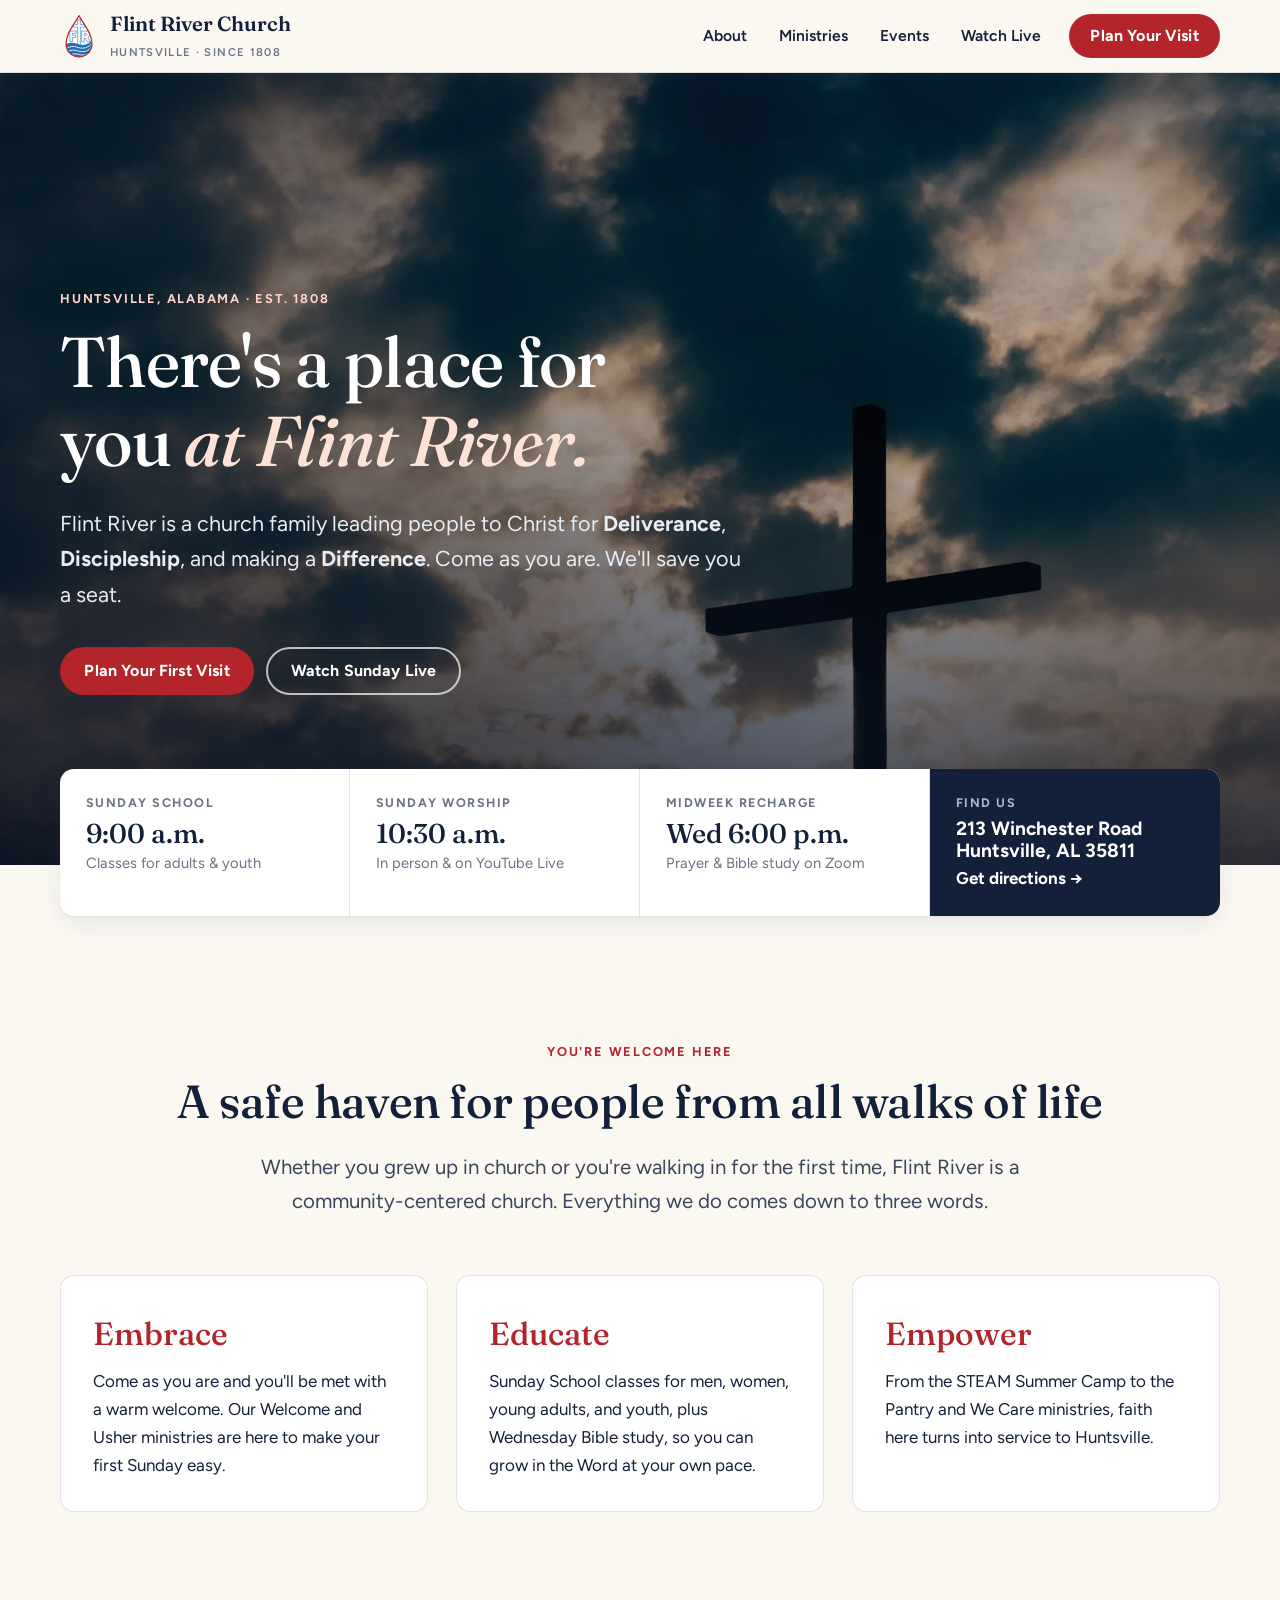
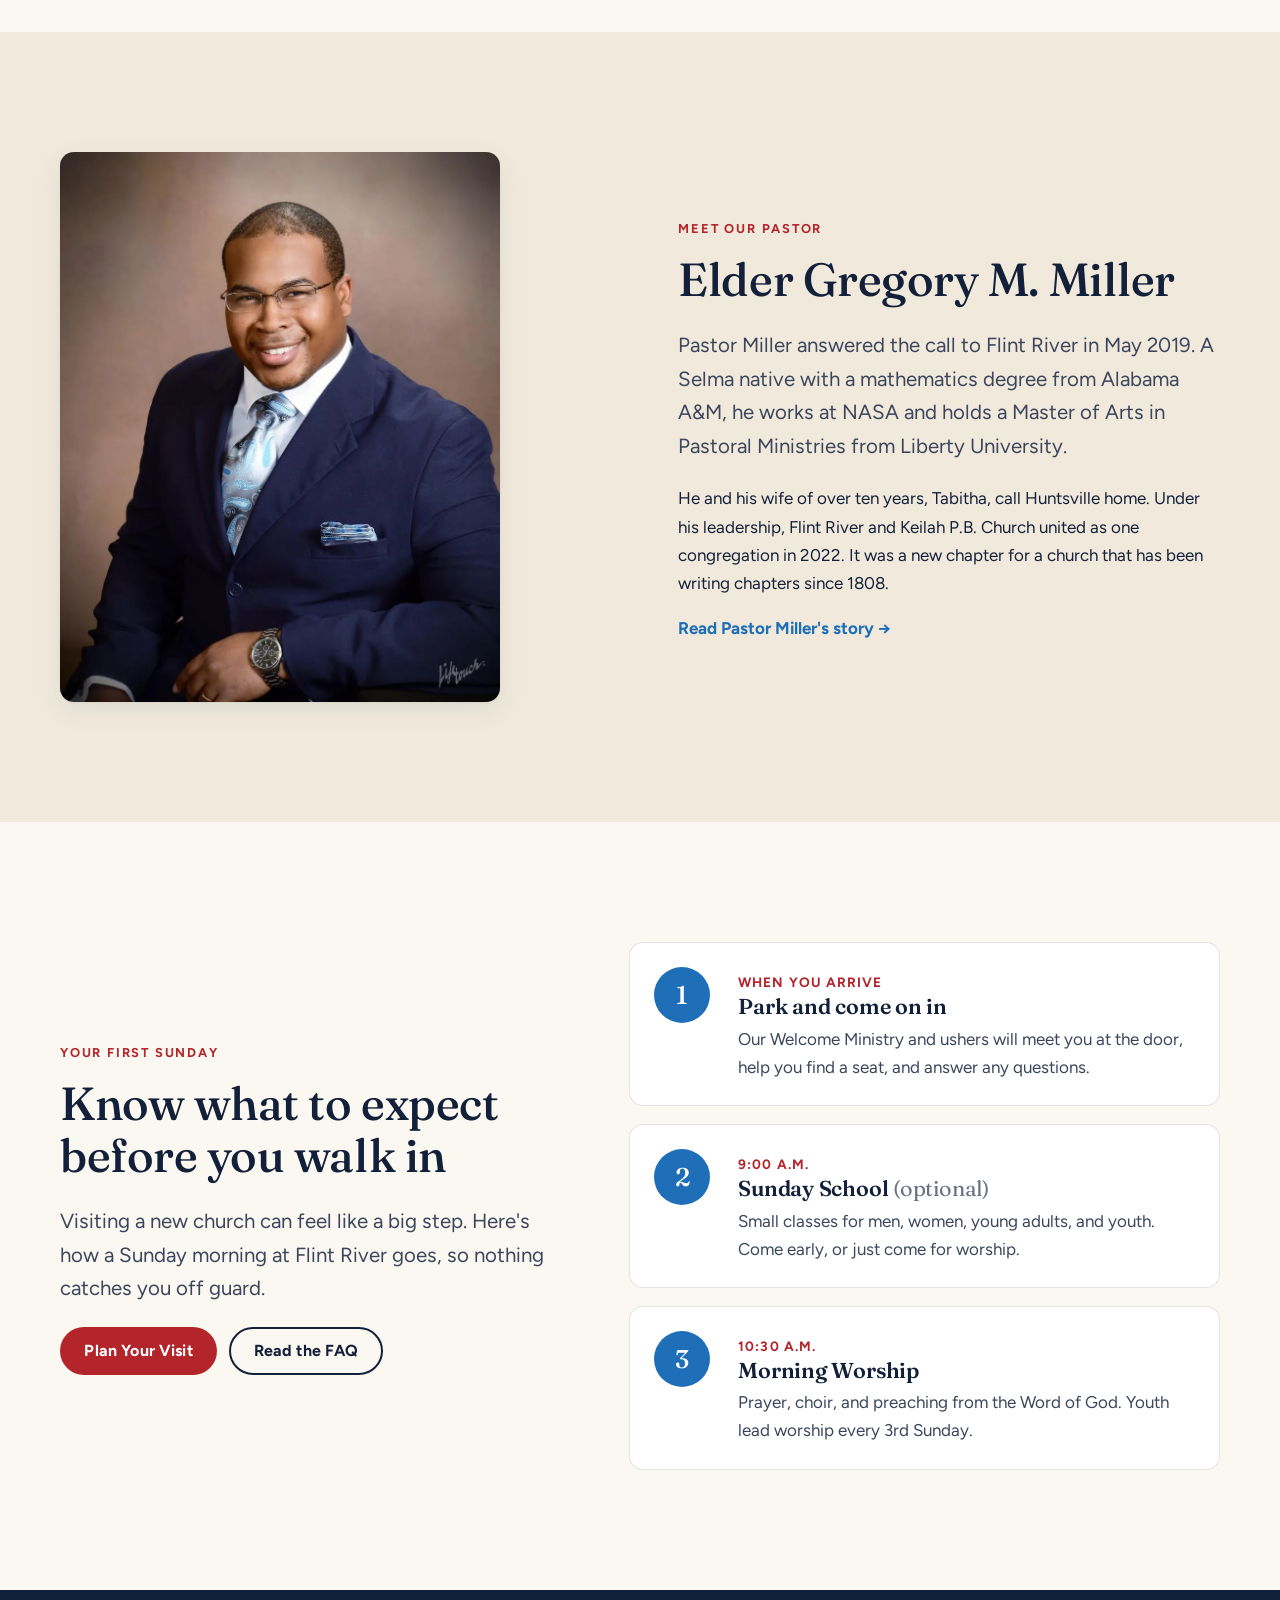
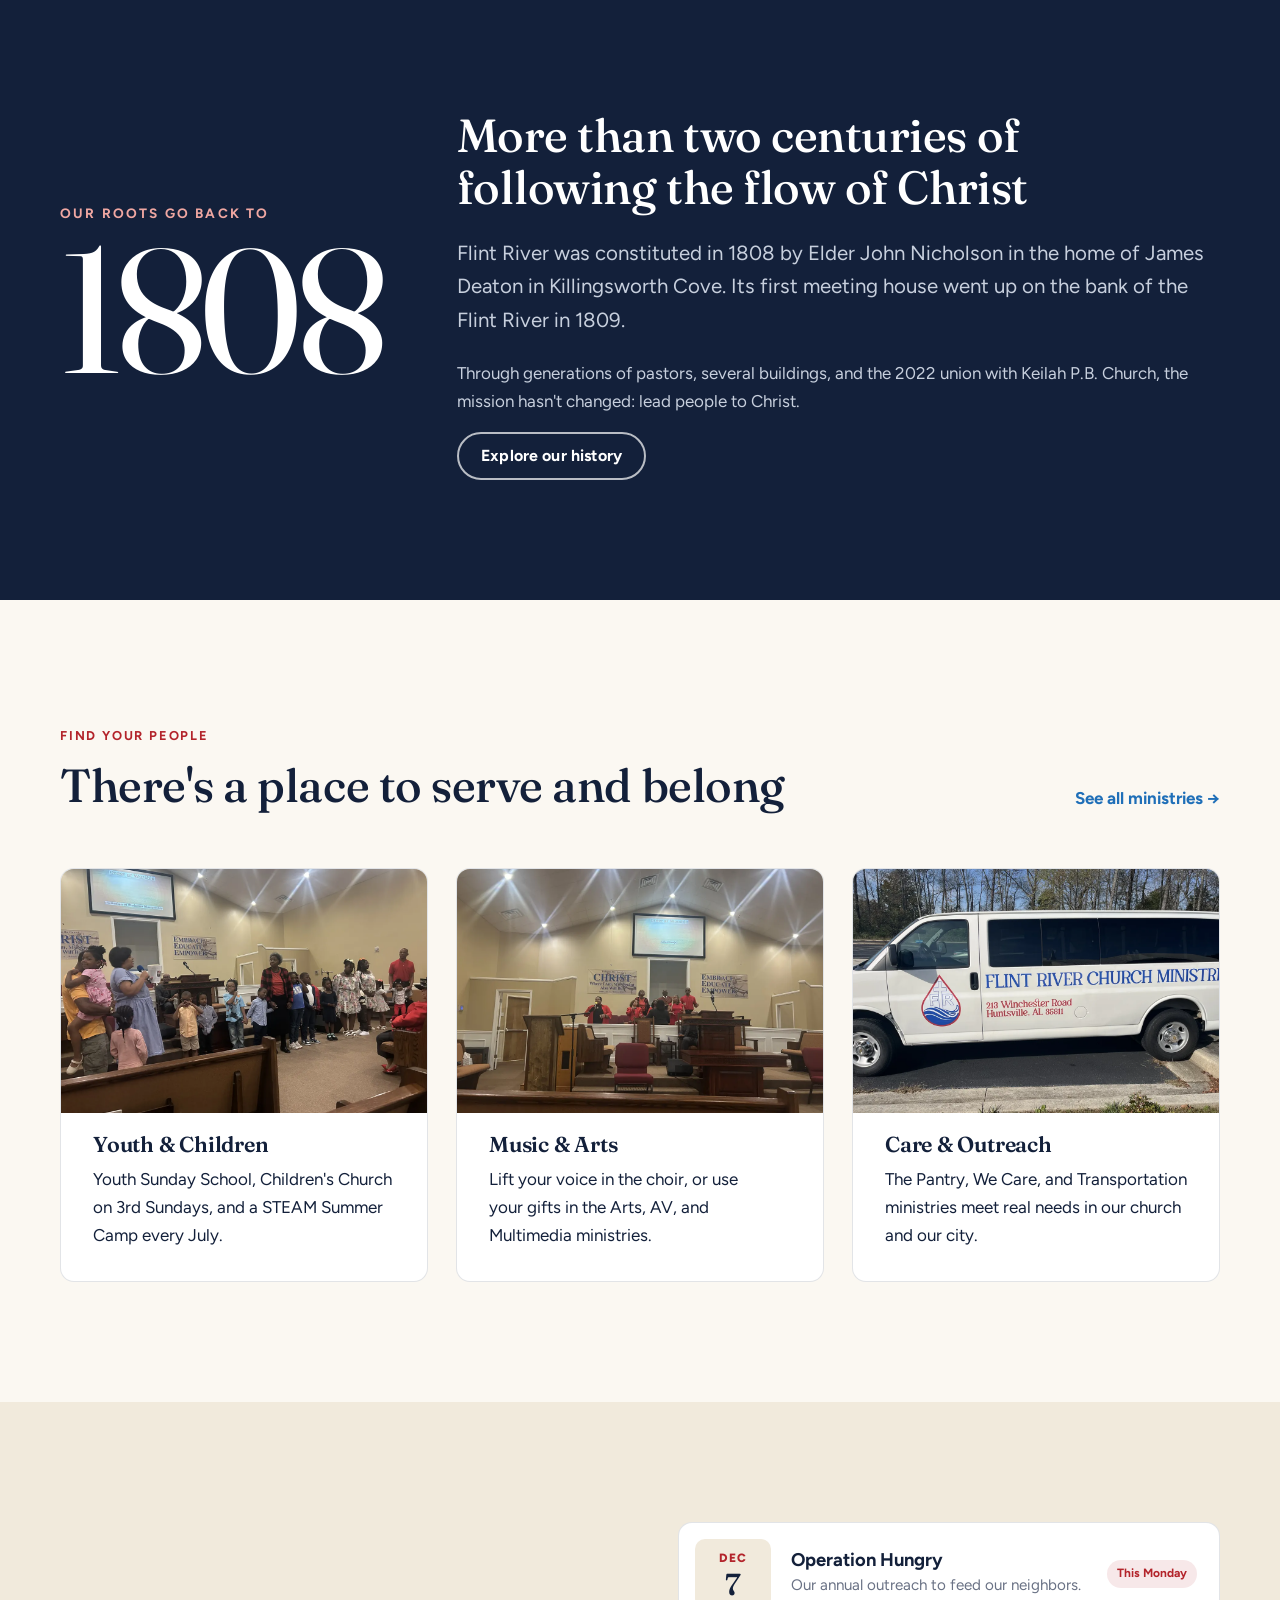
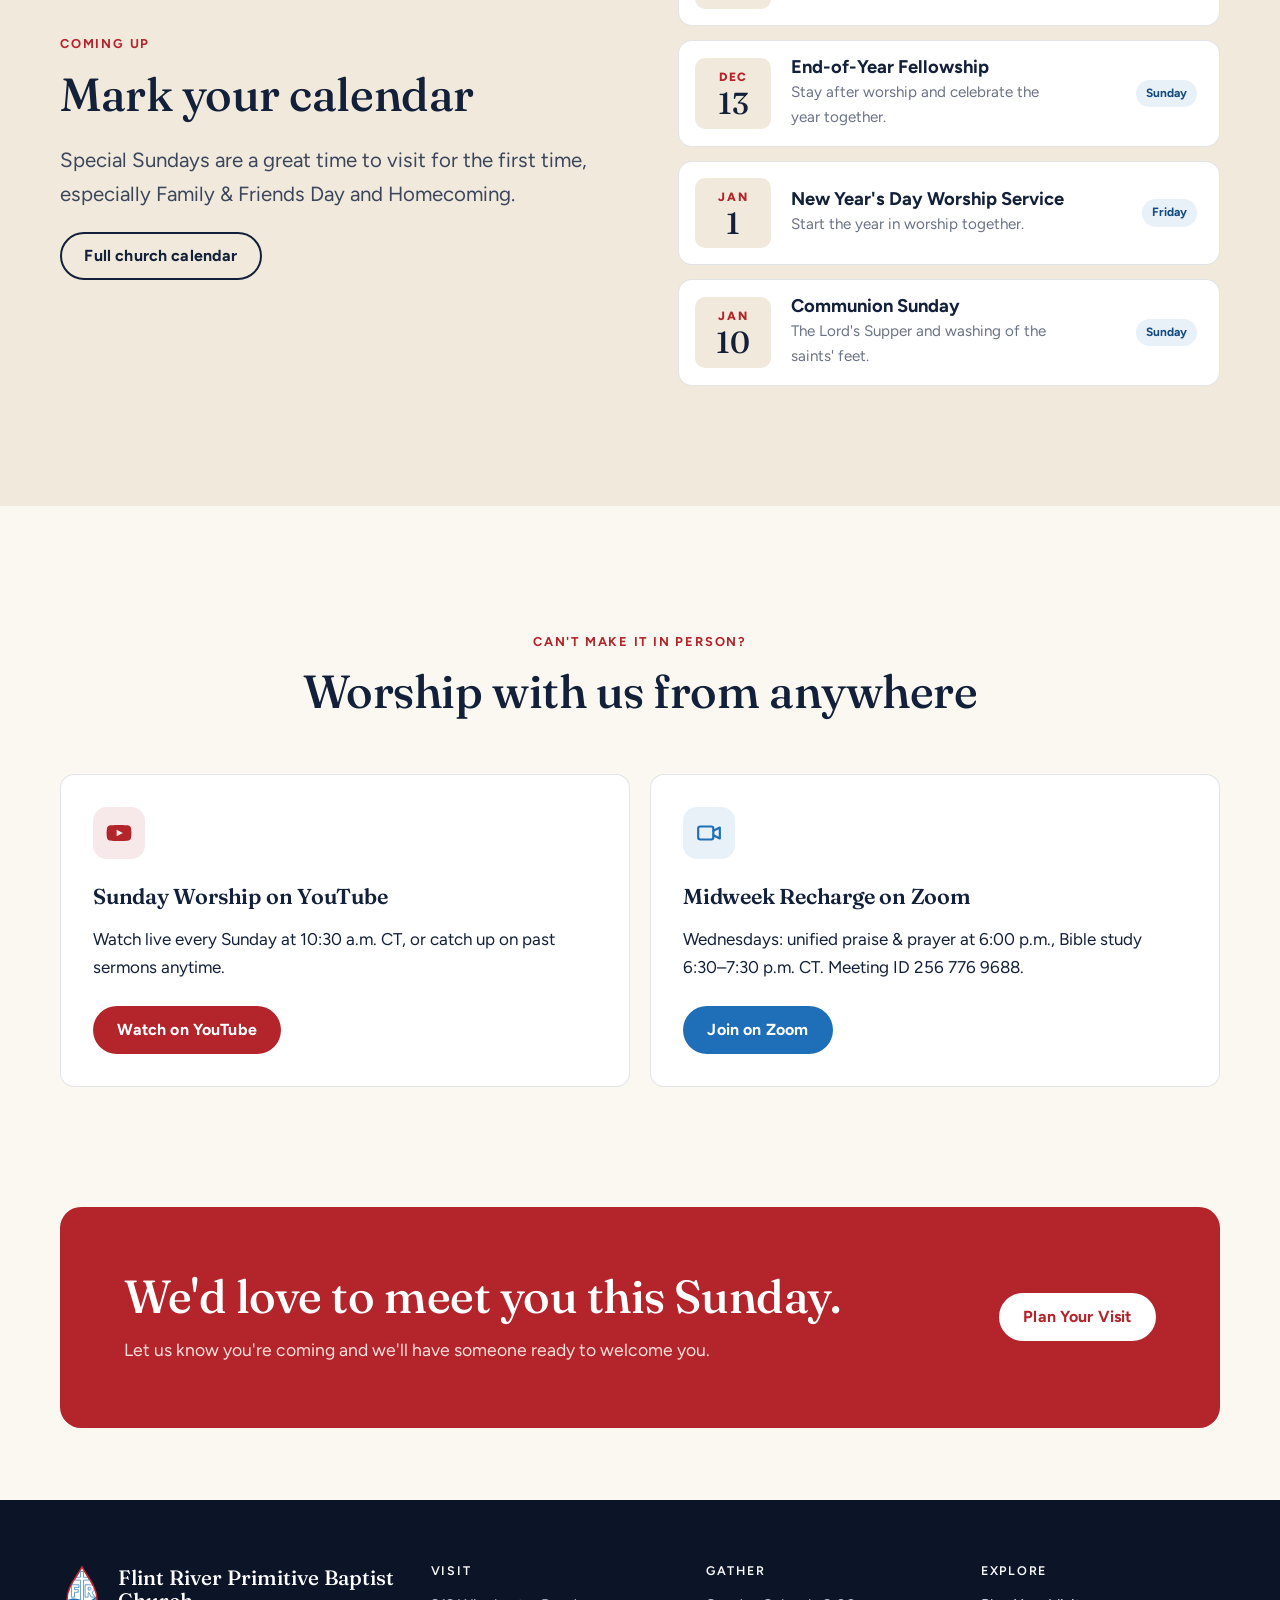
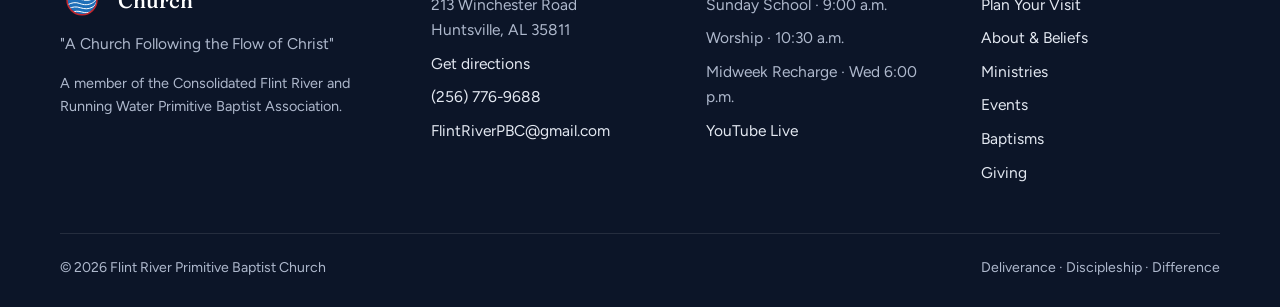
==== commit 479b25a6: "Site updates through launch, plus Unmasked event and Financial Literacy recap Photos, copy passes, b" ====
--- a/index.html
+++ b/index.html
@@ -5,13 +5,13 @@
   <meta name="viewport" content="width=device-width, initial-scale=1">
   <title>Flint River Church | Primitive Baptist Church in Huntsville, AL</title>
   <meta name="description" content="Flint River Primitive Baptist Church in Huntsville, Alabama — worshiping since 1808. Sunday School 9:00 a.m., Worship 10:30 a.m. at 213 Winchester Road. Plan your first visit.">
-  <link rel="canonical" href="https://flintriverchurch.org/">
+  <link rel="canonical" href="https://theflintriver.org/">
   <meta property="og:type" content="website">
   <meta property="og:site_name" content="Flint River Church">
   <meta property="og:title" content="Flint River Church | Primitive Baptist Church in Huntsville, AL">
   <meta property="og:description" content="Flint River Primitive Baptist Church in Huntsville, Alabama — worshiping since 1808. Sunday School 9:00 a.m., Worship 10:30 a.m. at 213 Winchester Road. Plan your first visit.">
-  <meta property="og:url" content="https://flintriverchurch.org/">
-  <meta property="og:image" content="https://flintriverchurch.org/assets/img/og.jpg">
+  <meta property="og:url" content="https://theflintriver.org/">
+  <meta property="og:image" content="https://theflintriver.org/assets/img/og.jpg">
   <meta name="twitter:card" content="summary_large_image">
   <meta name="theme-color" content="#13203a">
   <link rel="icon" href="assets/img/logo-mark.svg" type="image/svg+xml">
@@ -27,9 +27,9 @@
     "@type": "Church",
     "name": "Flint River Primitive Baptist Church",
     "alternateName": "Flint River Church",
-    "url": "https://flintriverchurch.org/",
-    "logo": "https://flintriverchurch.org/assets/img/logo-mark.svg",
-    "image": "https://flintriverchurch.org/assets/img/og.jpg",
+    "url": "https://theflintriver.org/",
+    "logo": "https://theflintriver.org/assets/img/logo-mark.svg",
+    "image": "https://theflintriver.org/assets/img/og.jpg",
     "telephone": "+1-256-776-9688",
     "email": "FlintRiverPBC@gmail.com",
     "foundingDate": "1808",
@@ -52,7 +52,6 @@
 <body>
   <script>document.documentElement.className+=" js"</script>
   <a class="skip" href="#main">Skip to content</a>
-  <div class="demo-note">Demo preview. Content and photos are pending review by Flint River Church.</div>
 
   <header class="site-header">
     <div class="wrap header-inner">
@@ -83,7 +82,7 @@
       </div>
       <div class="wrap">
         <span class="eyebrow">Huntsville, Alabama · Est. 1808</span>
-        <h1>There's a place for you <em>by the river.</em></h1>
+        <h1>There's a place for you <em>at Flint River.</em></h1>
         <p>Flint River is a church family leading people to Christ for <strong>Deliverance</strong>, <strong>Discipleship</strong>, and making a <strong>Difference</strong>. Come as you are. We'll save you a seat.</p>
         <div class="btn-row">
           <a class="btn btn--primary" href="visit.html">Plan Your First Visit</a>
@@ -98,7 +97,7 @@
           <div class="times-item">
             <div class="times-label">Sunday School</div>
             <div class="times-value">9:00 a.m.</div>
-            <div class="times-note">Classes for every age</div>
+            <div class="times-note">Classes for adults &amp; youth</div>
           </div>
           <div class="times-item">
             <div class="times-label">Sunday Worship</div>
@@ -190,10 +189,10 @@
 
     <section class="section section--ink">
       <div class="wrap since">
-        <div class="since-year reveal"><small>Alabama's oldest Baptist church</small>1808</div>
+        <div class="since-year reveal"><small>Our roots go back to</small>1808</div>
         <div class="reveal">
           <h2>More than two centuries of following the flow of Christ</h2>
-          <p class="lede">Flint River was constituted in 1808 by Elder John Nicholson in the home of James Deaton, near the banks of the Flint River. The City of Huntsville's historical marker recognizes it as the oldest Baptist church in Alabama.</p>
+          <p class="lede">Flint River was constituted in 1808 by Elder John Nicholson in the home of James Deaton in Killingsworth Cove. Its first meeting house went up on the bank of the Flint River in 1809.</p>
           <p style="color:#c7cfdd">Through generations of pastors, several buildings, and the 2022 union with Keilah P.B. Church, the mission hasn't changed: lead people to Christ.</p>
           <a class="btn btn--light" href="about.html#history">Explore our history</a>
         </div>
@@ -210,18 +209,18 @@
           <a class="link-arrow" href="ministries.html">See all ministries</a>
         </div>
         <div class="grid grid-3">
-          <a class="card reveal" href="ministries.html#youth" style="text-decoration:none;color:inherit">
-            <div class="icon icon--crimson"><svg viewBox="0 0 24 24" fill="none" stroke="currentColor" stroke-width="2" stroke-linecap="round" stroke-linejoin="round"><circle cx="9" cy="7" r="3"/><circle cx="17" cy="9" r="2.5"/><path d="M3 20c0-3.3 2.7-6 6-6s6 2.7 6 6M14.5 20c0-2.5 1.5-4.5 4-4.5s3.5 1.5 3.5 4"/></svg></div>
+          <a class="card card--photo reveal" href="ministries.html#youth" style="text-decoration:none;color:inherit">
+            <div class="card-photo"><picture><source srcset="assets/img/children-worship.webp" type="image/webp"><img src="assets/img/children-worship.jpg" alt="Children standing at the front of the sanctuary during worship" width="1200" height="900" loading="lazy"></picture></div>
             <h3>Youth &amp; Children</h3>
             <p>Youth Sunday School, Children's Church on 3rd Sundays, and a STEAM Summer Camp every July.</p>
           </a>
-          <a class="card reveal" href="ministries.html#worship" style="text-decoration:none;color:inherit">
-            <div class="icon"><svg viewBox="0 0 24 24" fill="none" stroke="currentColor" stroke-width="2" stroke-linecap="round" stroke-linejoin="round"><path d="M9 18V5l12-2v13"/><circle cx="6" cy="18" r="3"/><circle cx="18" cy="16" r="3"/></svg></div>
+          <a class="card card--photo reveal" href="ministries.html#worship" style="text-decoration:none;color:inherit">
+            <div class="card-photo"><picture><source srcset="assets/img/choir-worship.webp" type="image/webp"><img src="assets/img/choir-worship.jpg" alt="The choir, dressed in red, singing at the front of the sanctuary" width="1200" height="900" loading="lazy"></picture></div>
             <h3>Music &amp; Arts</h3>
             <p>Lift your voice in the choir, or use your gifts in the Arts, AV, and Multimedia ministries.</p>
           </a>
-          <a class="card reveal" href="ministries.html#care" style="text-decoration:none;color:inherit">
-            <div class="icon icon--crimson"><svg viewBox="0 0 24 24" fill="none" stroke="currentColor" stroke-width="2" stroke-linecap="round" stroke-linejoin="round"><path d="M20.8 4.6a5.5 5.5 0 0 0-7.8 0L12 5.7l-1-1.1a5.5 5.5 0 0 0-7.8 7.8l1 1.1L12 21l7.8-7.5 1-1.1a5.5 5.5 0 0 0 0-7.8z"/></svg></div>
+          <a class="card card--photo reveal" href="ministries.html#care" style="text-decoration:none;color:inherit">
+            <div class="card-photo"><picture><source srcset="assets/img/church-van.webp" type="image/webp"><img src="assets/img/church-van.jpg" alt="White Flint River Church Ministries van with the church logo and address" width="1200" height="900" loading="lazy"></picture></div>
             <h3>Care &amp; Outreach</h3>
             <p>The Pantry, We Care, and Transportation ministries meet real needs in our church and our city.</p>
           </a>
@@ -312,6 +311,7 @@
             <li><a href="about.html">About &amp; Beliefs</a></li>
             <li><a href="ministries.html">Ministries</a></li>
             <li><a href="events.html">Events</a></li>
+            <li><a href="baptisms.html">Baptisms</a></li>
             <li><a href="visit.html#give">Giving</a></li>
           </ul>
         </div>
--- a/css/style.css
+++ b/css/style.css
@@ -227,6 +227,8 @@
 /* Split layout */
 .split { display: grid; grid-template-columns: 1fr 1fr; gap: clamp(32px, 6vw, 88px); align-items: center; }
 .split--wide-text { grid-template-columns: 5fr 6fr; }
+/* Sticky side column only when the viewport is tall enough to show all of it */
+@media (min-width: 861px) and (min-height: 860px) { .sticky-col { position: sticky; top: calc(var(--header-h) + 32px); } }
 @media (max-width: 860px) { .split, .split--wide-text { grid-template-columns: 1fr; } }
 .photo { border-radius: var(--radius); overflow: hidden; box-shadow: var(--shadow); background: var(--sand-deep); }
 .photo img { width: 100%; height: 100%; object-fit: cover; }
@@ -406,6 +408,12 @@
 .gallery { display: grid; grid-template-columns: repeat(3, 1fr); gap: 16px; }
 .gallery figure { margin: 0; }
 .gallery .photo { aspect-ratio: 4 / 3; }
+.gallery--2 { grid-template-columns: repeat(2, 1fr); }
+.gallery--tall .photo { aspect-ratio: 3 / 4; }
+/* Cards with a photo bleeding to the top edge */
+.card--photo { overflow: hidden; }
+.card-photo { margin: calc(-1 * clamp(22px, 2.6vw, 32px)) calc(-1 * clamp(22px, 2.6vw, 32px)) 20px; aspect-ratio: 3 / 2; background: var(--sand-deep); }
+.card-photo img { width: 100%; height: 100%; object-fit: cover; }
 .gallery figcaption { font-size: .92rem; color: var(--muted); margin-top: 8px; }
 @media (max-width: 760px) { .gallery { grid-template-columns: 1fr; } }
 
@@ -451,7 +459,6 @@
 }
 
 /* Demo banner */
-.demo-note { background: #fff6d6; color: #5c4a00; font-size: .85rem; text-align: center; padding: 8px 16px; border-bottom: 1px solid #efe1a6; }
 
 .js .reveal { opacity: 0; transform: translateY(14px); transition: opacity .6s ease, transform .6s ease; }
 .js .reveal.in { opacity: 1; transform: none; }
@@ -459,3 +466,16 @@
   html { scroll-behavior: auto; }
   .js .reveal { opacity: 1; transform: none; transition: none; }
 }
+
+/* Baptisms page */
+.baptism-grid { display: grid; grid-template-columns: repeat(auto-fill, minmax(220px, 1fr)); gap: clamp(18px, 2.4vw, 28px); }
+.baptism-card { margin: 0; }
+.baptism-card .photo { aspect-ratio: 4 / 5; }
+.baptism-card figcaption { margin-top: 12px; display: grid; gap: 2px; }
+.baptism-card strong { font-family: var(--serif); font-size: 1.2rem; font-weight: 600; color: var(--ink); }
+.baptism-card time { font-size: .95rem; color: var(--muted); }
+.baptism-initials { display: grid; place-items: center; font-family: var(--serif); font-size: 3.2rem; color: var(--river); background: var(--sand); }
+.baptism-empty { text-align: center; max-width: 560px; margin: 0 auto; padding: clamp(24px, 5vw, 48px) 0; }
+.baptism-empty p { color: var(--ink-soft); }
+
+.form-error { color: var(--crimson); font-weight: 600; margin: 12px 0 0; }
